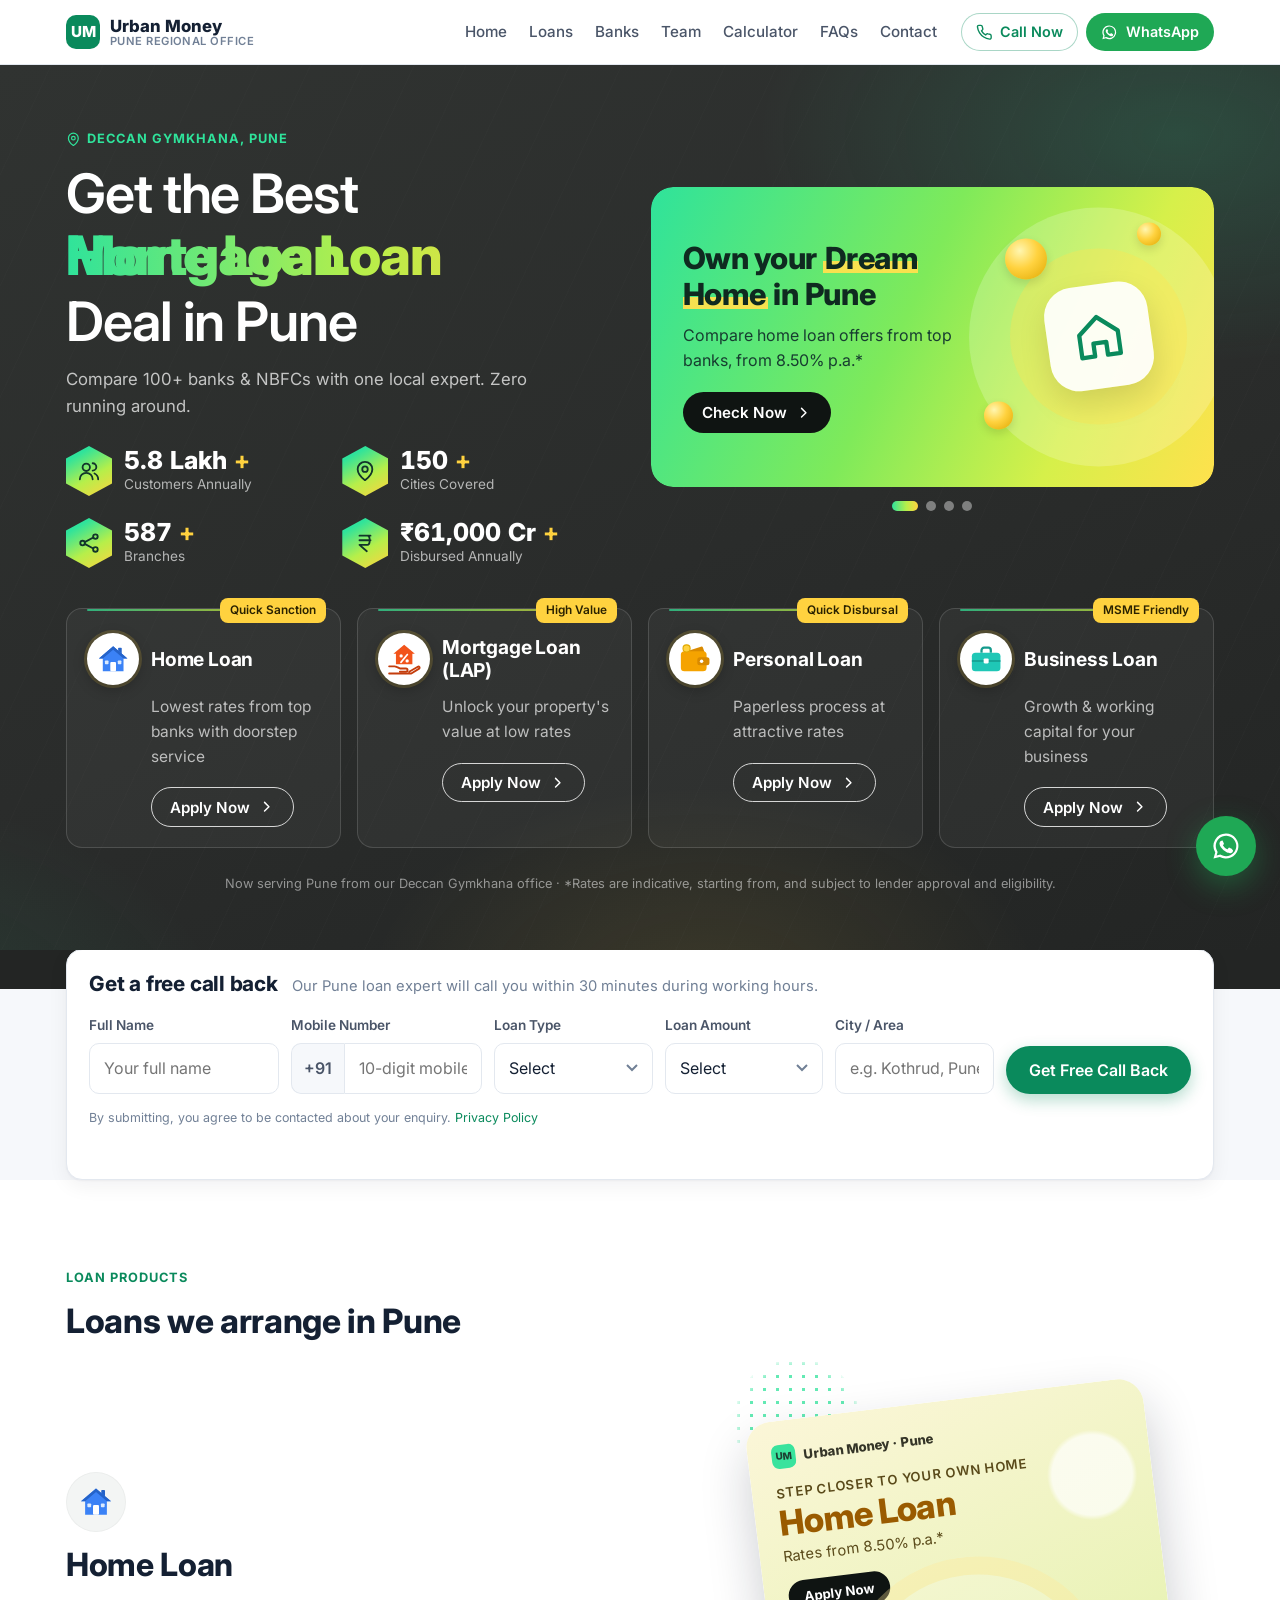
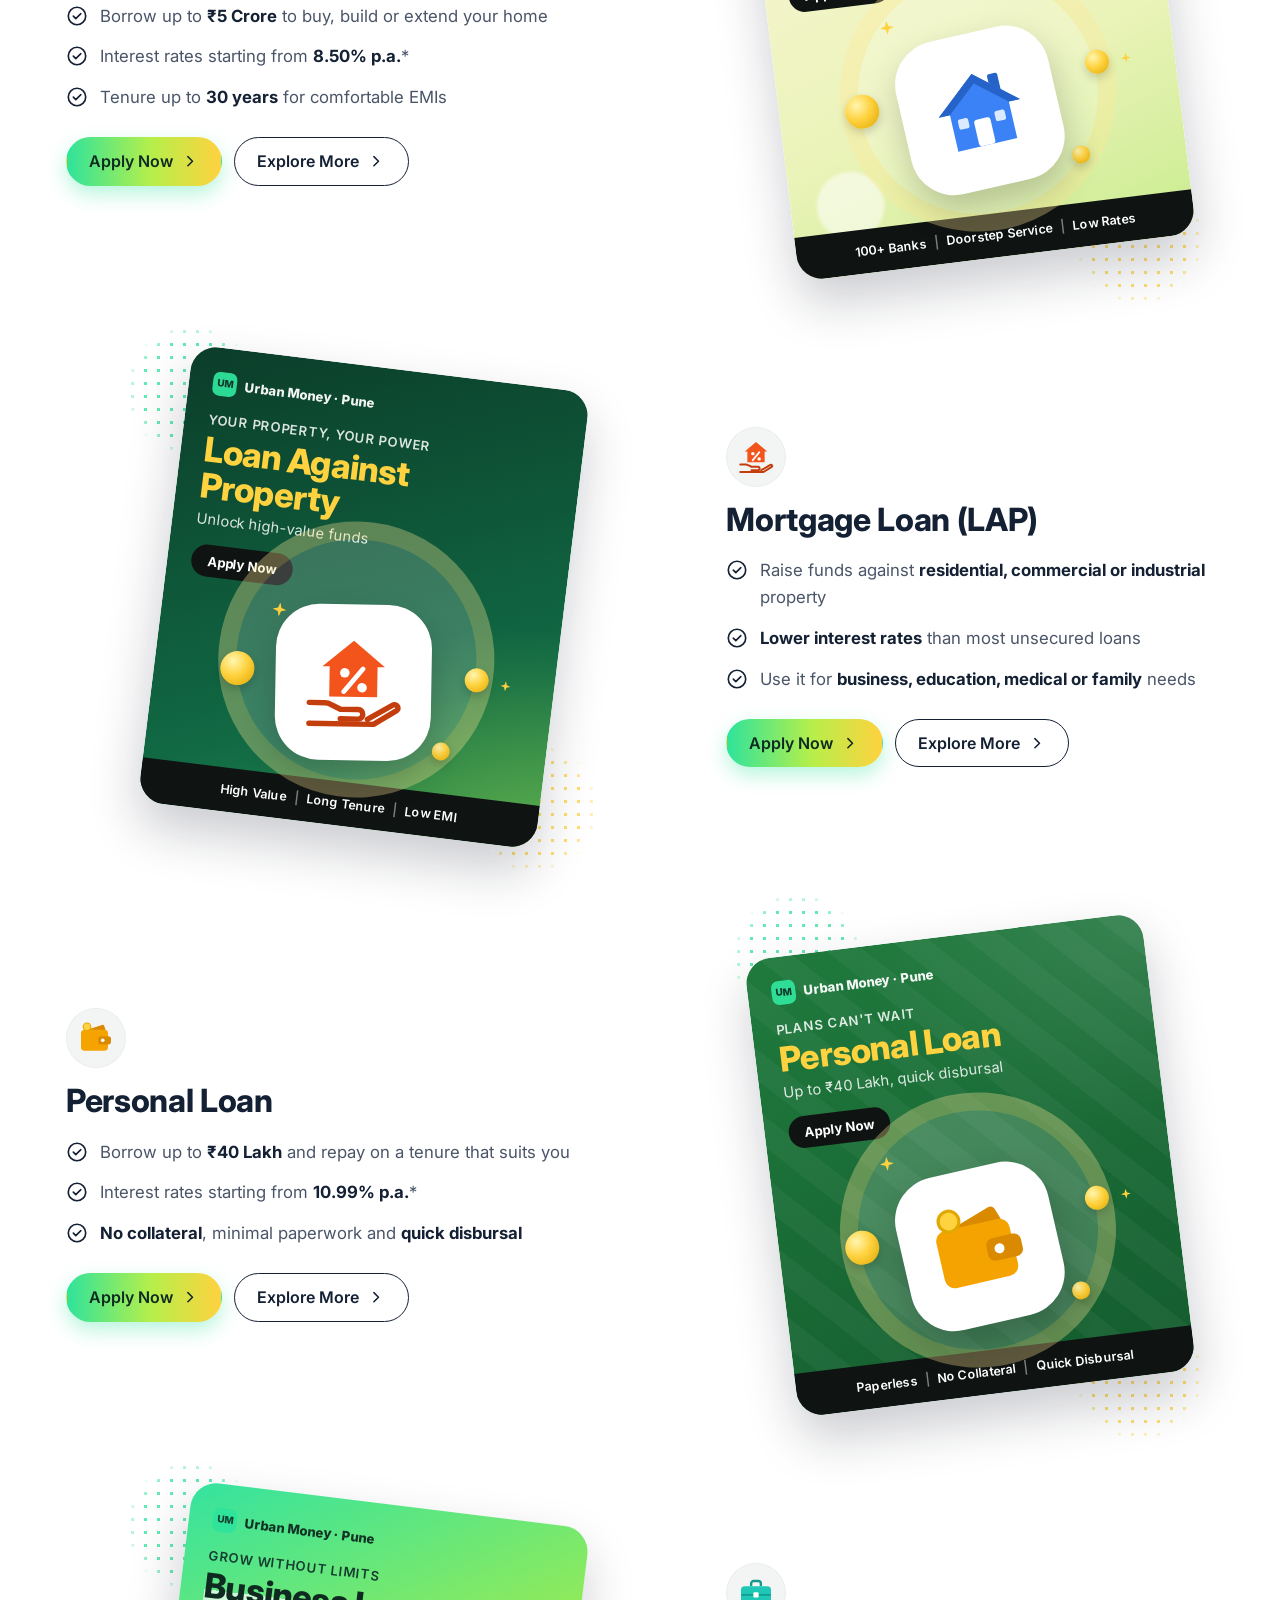
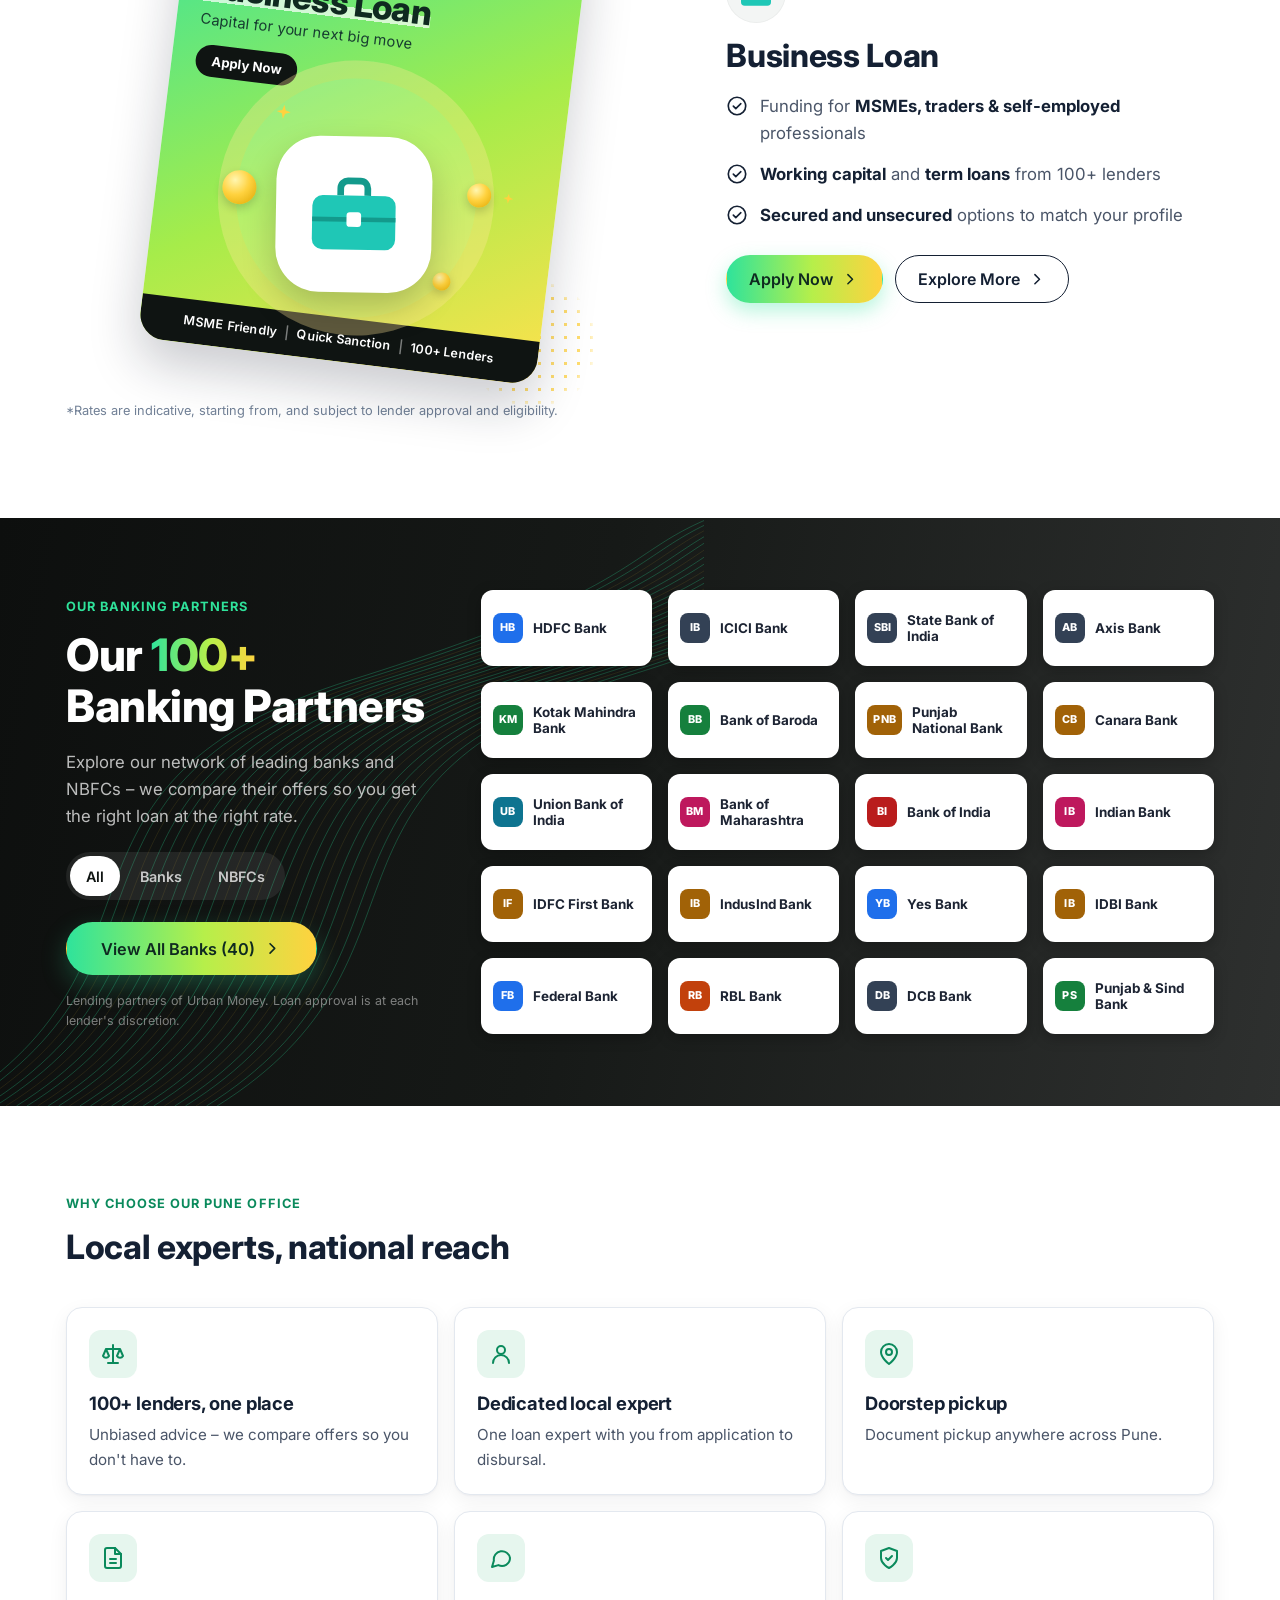
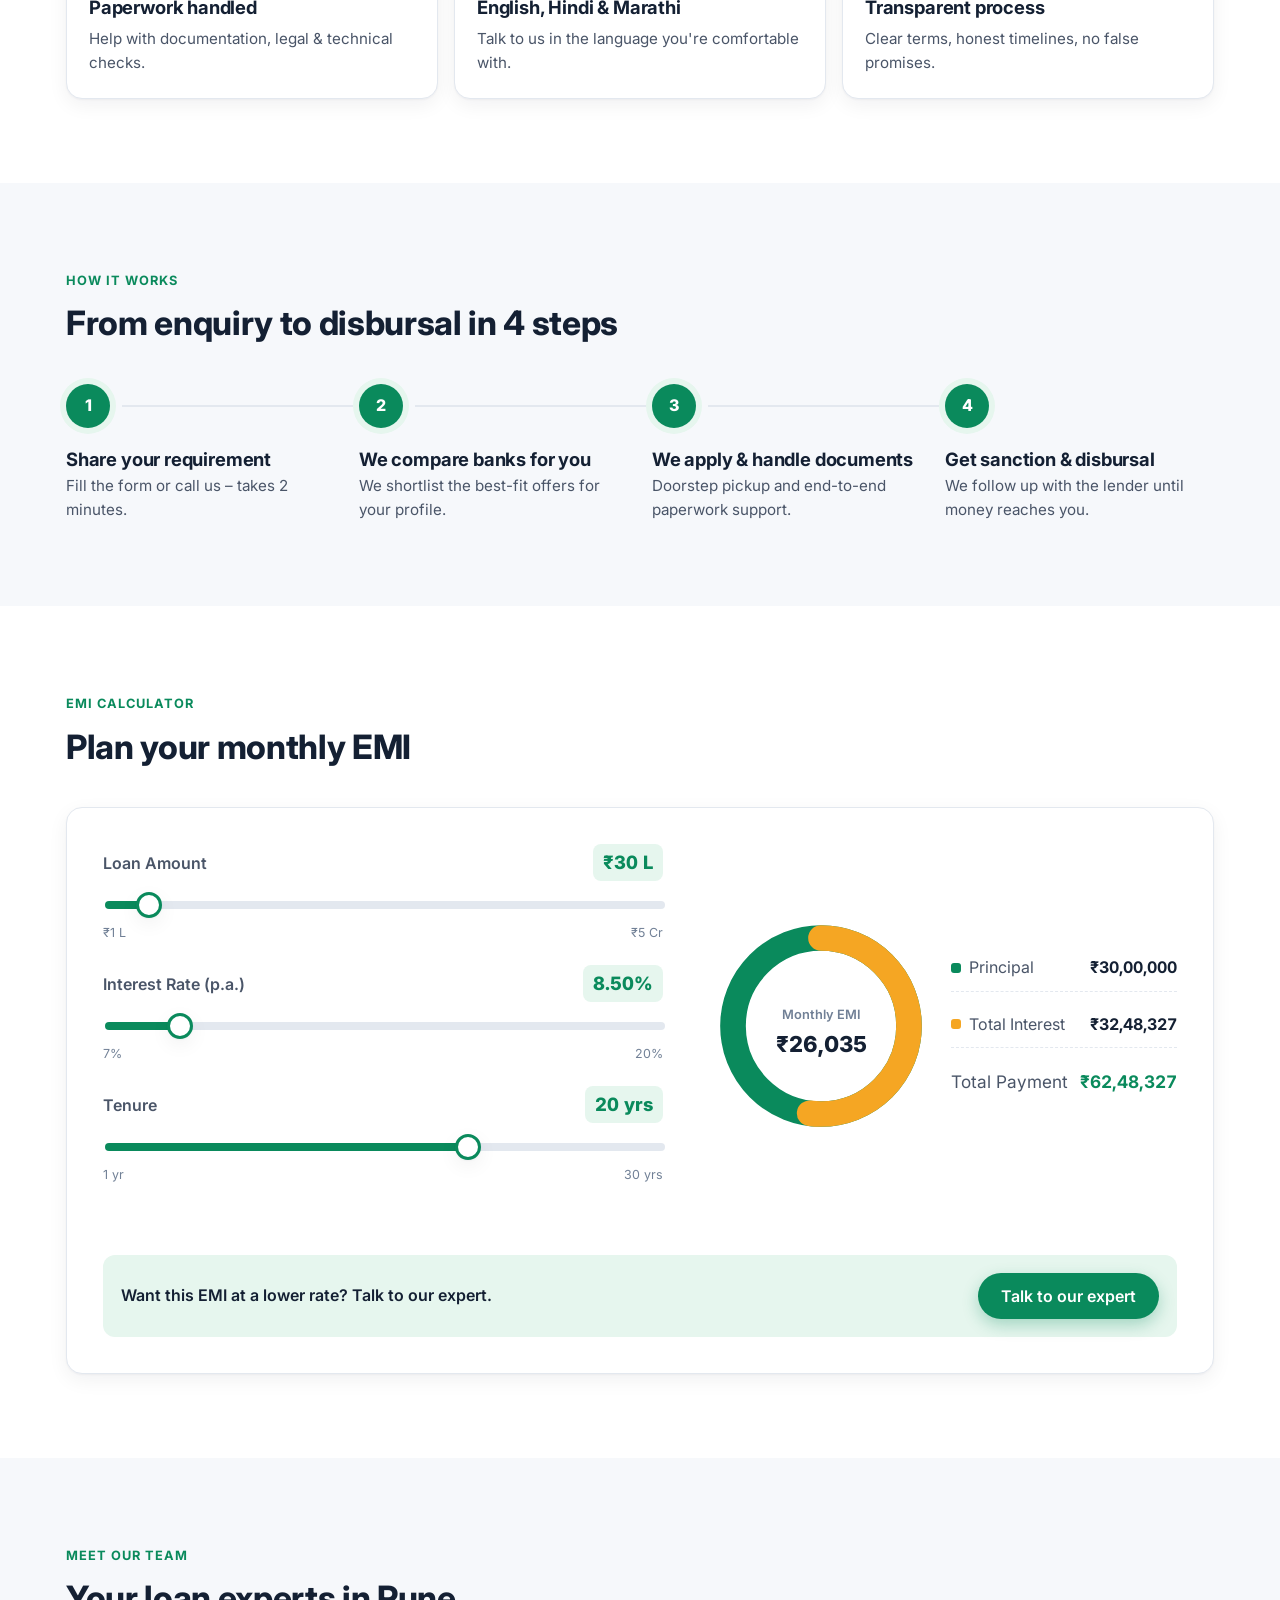
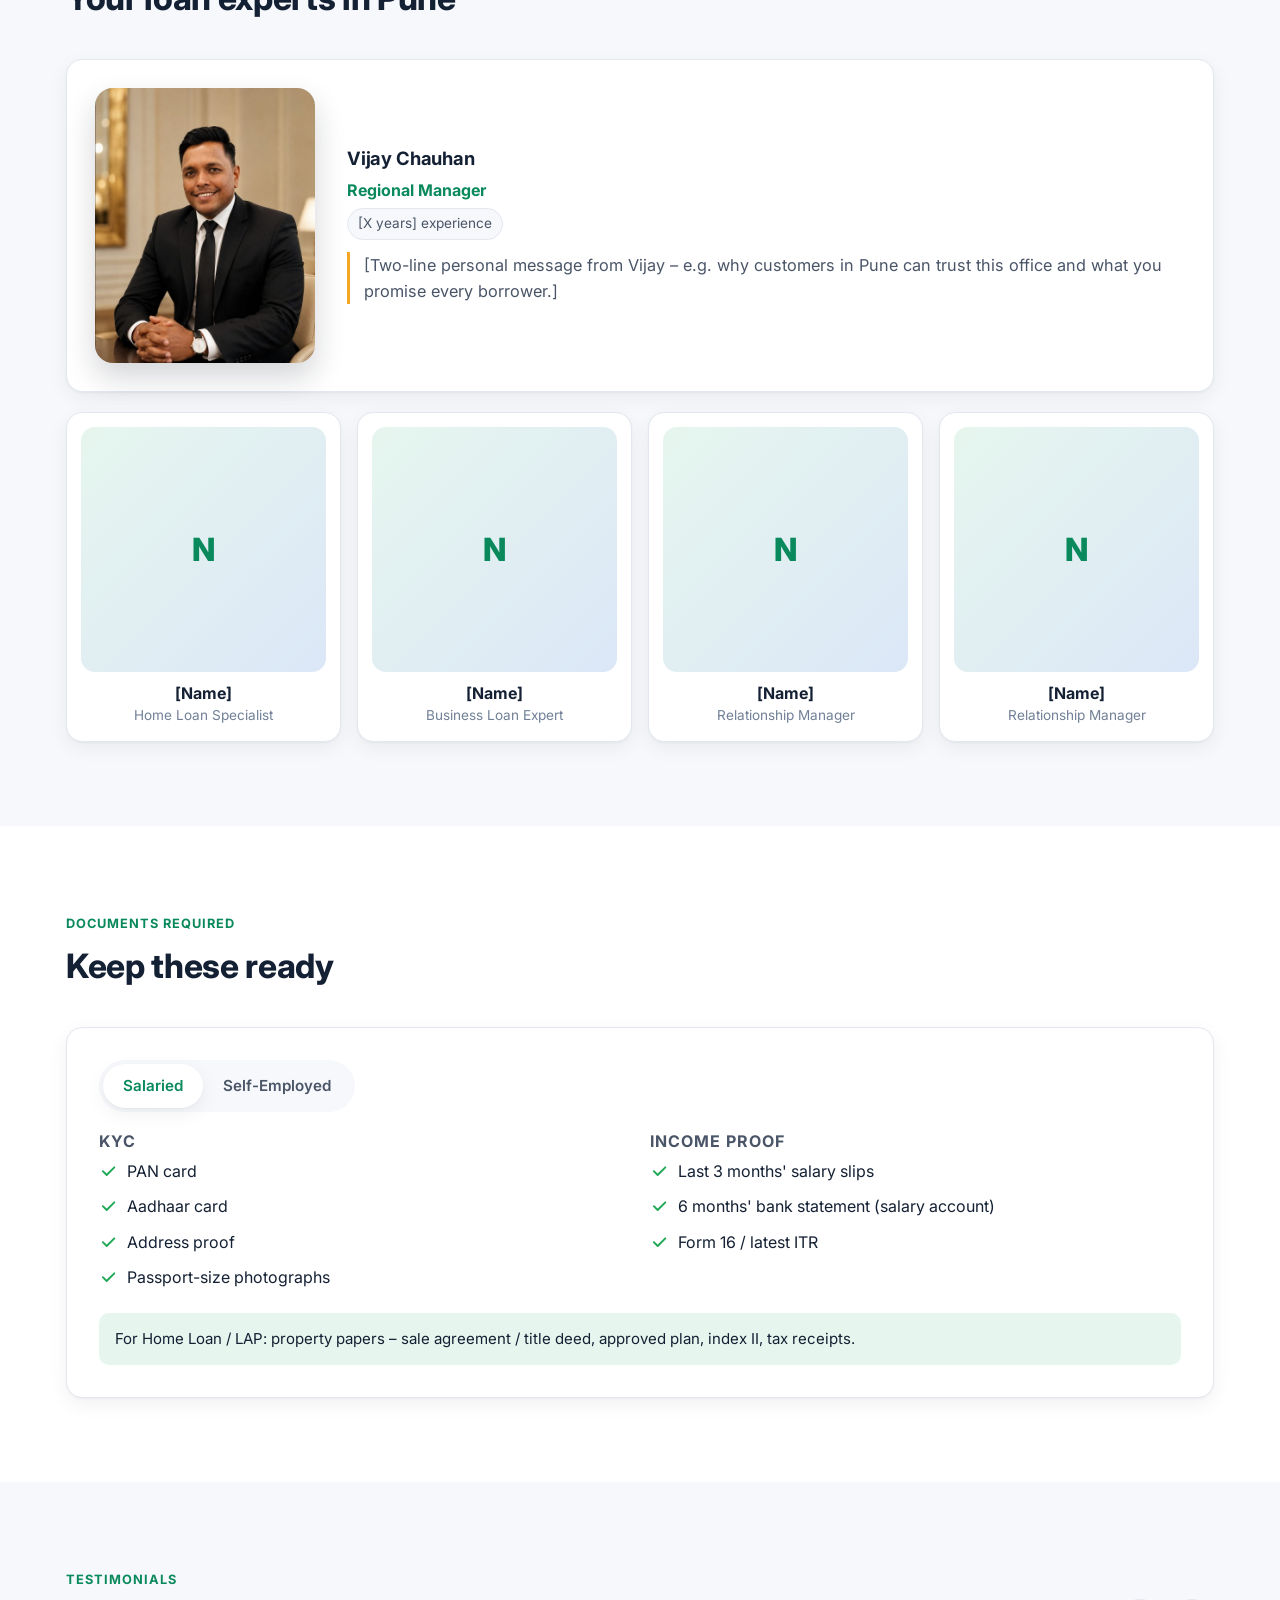
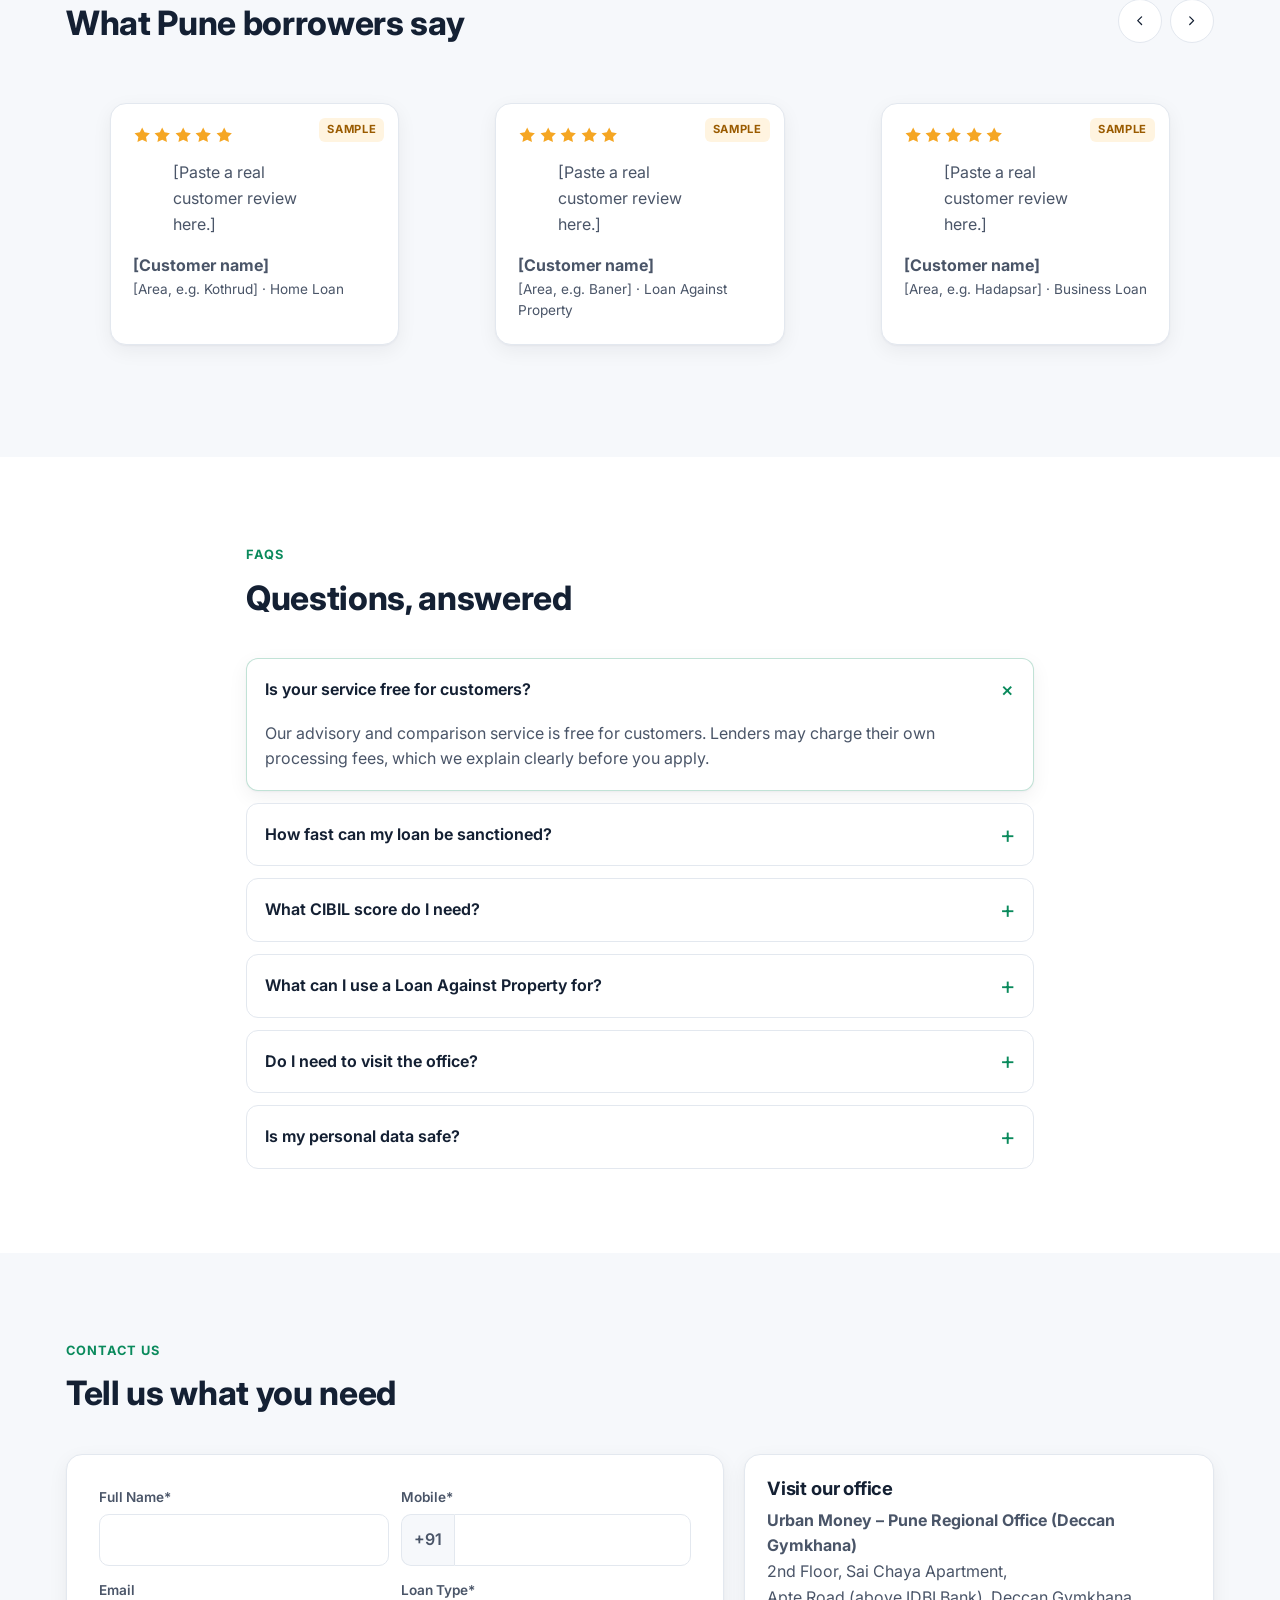
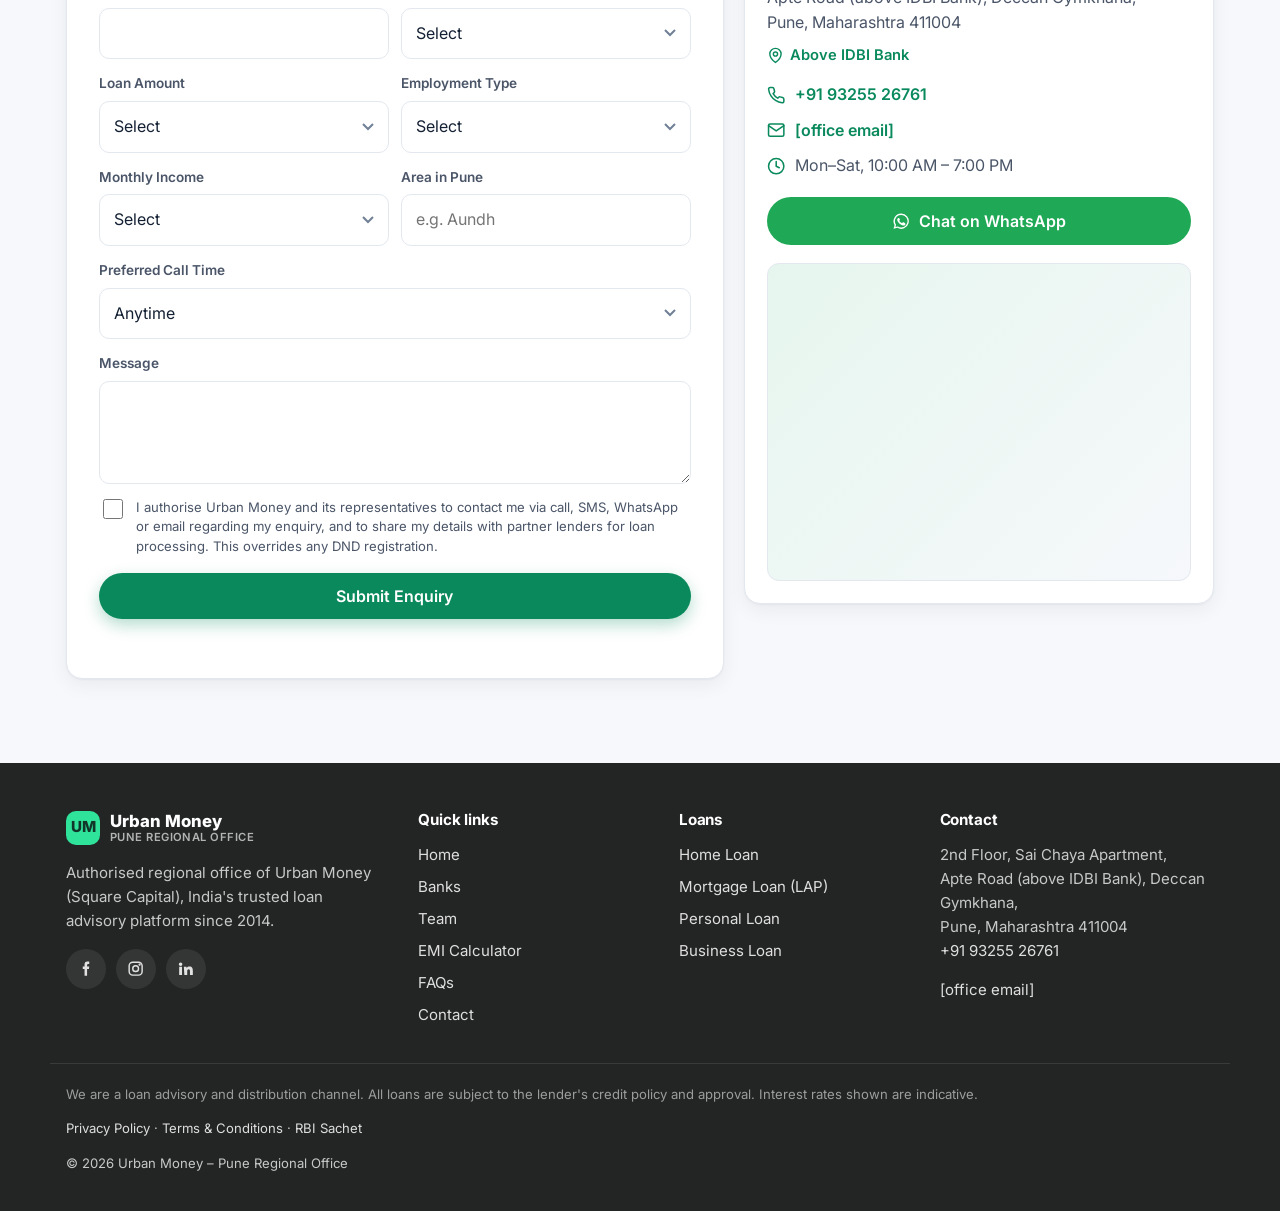
==== index.html @ 048cc60b "Add Urban Money Pune website Co-authored-by: Copilot <223556219+Copilot@users.noreply.github.com>" ====
<!doctype html>
<html lang="en">
<head>
  <meta charset="utf-8">
  <meta name="viewport" content="width=device-width, initial-scale=1">
  <title>Urban Money Pune | Home Loan, LAP &amp; Business Loan Experts – Deccan Gymkhana</title>
  <meta name="description" content="Compare loans from 100+ banks with Urban Money's Pune office at Deccan Gymkhana. Home loan, loan against property, business &amp; personal loans. Call 93255 26761.">
  <meta name="keywords" content="home loan in Pune, loan against property Pune, business loan Pune, personal loan Deccan Gymkhana, loan agent near me Pune">
  <meta name="theme-color" content="#2a2c2b">
  <link rel="canonical" href="https://[your-domain]/">

  <!-- Open Graph / social sharing — replace og-image.jpg (1200x630) -->
  <meta property="og:type" content="website">
  <meta property="og:title" content="Urban Money Pune | Loan Experts at Deccan Gymkhana">
  <meta property="og:description" content="Compare home, LAP, business & personal loans from 100+ banks with expert help in Pune.">
  <meta property="og:image" content="https://[your-domain]/assets/og-image.jpg">
  <meta property="og:url" content="https://[your-domain]/">
  <meta name="twitter:card" content="summary_large_image">

  <link rel="icon" href="assets/favicon.svg" type="image/svg+xml">
  <link rel="preconnect" href="https://fonts.googleapis.com">
  <link rel="preconnect" href="https://fonts.gstatic.com" crossorigin>
  <link href="https://fonts.googleapis.com/css2?family=Inter:wght@400;500;600;700;800&display=swap" rel="stylesheet">
  <link rel="stylesheet" href="css/styles.css">

  <!-- LocalBusiness / FinancialService schema — keep in sync with js/config.js -->
  <script type="application/ld+json">
  {
    "@context": "https://schema.org",
    "@type": "FinancialService",
    "name": "Urban Money – Pune Regional Office (Deccan Gymkhana)",
    "url": "https://[your-domain]/",
    "image": "https://[your-domain]/assets/og-image.jpg",
    "telephone": "+91-93255-26761",
    "priceRange": "Free consultation",
    "address": {
      "@type": "PostalAddress",
      "streetAddress": "2nd Floor, Sai Chaya Apartment, Apte Road (above IDBI Bank), Deccan Gymkhana",
      "addressLocality": "Pune",
      "addressRegion": "Maharashtra",
      "postalCode": "411004",
      "addressCountry": "IN"
    },
    "geo": { "@type": "GeoCoordinates", "latitude": 18.5167, "longitude": 73.8414 },
    "openingHoursSpecification": [{
      "@type": "OpeningHoursSpecification",
      "dayOfWeek": ["Monday","Tuesday","Wednesday","Thursday","Friday","Saturday"],
      "opens": "10:00", "closes": "19:00"
    }],
    "areaServed": { "@type": "City", "name": "Pune" },
    "employee": { "@type": "Person", "name": "Vijay Chauhan", "jobTitle": "Regional Manager" }
  }
  </script>

  <!-- Tracking (GTM, GA4, Meta Pixel, Google Ads) is loaded by js/main.js from the IDs in js/config.js -->
</head>
<body>
  <a class="skip" href="#main">Skip to content</a>

  <!-- ================= HEADER ================= -->
  <header class="header" id="top">
    <div class="container header__inner">
      <a href="#home" class="brand" aria-label="Urban Money Pune – home" data-brand></a>
      <nav class="nav" aria-label="Main">
        <a href="#home">Home</a><a href="#loans">Loans</a><a href="#banks">Banks</a>
        <a href="#team">Team</a><a href="#calculator">Calculator</a><a href="#faqs">FAQs</a><a href="#contact">Contact</a>
      </nav>
      <div class="header__cta">
        <a class="btn btn--ghost btn--sm js-call" data-tel><svg class="i"><use href="#i-phone"/></svg><span>Call Now</span></a>
        <a class="btn btn--wa btn--sm js-wa" data-wa target="_blank" rel="noopener"><svg class="i"><use href="#i-wa"/></svg><span>WhatsApp</span></a>
      </div>
    </div>
  </header>

  <main id="main">
    <!-- ================= 1. HERO (dark) ================= -->
    <section class="hero" id="home">
      <div class="container">
        <div class="hero__grid">
          <div class="hero__copy">
            <p class="eyebrow eyebrow--light"><svg class="i"><use href="#i-pin"/></svg> Deccan Gymkhana, Pune</p>
            <h1>
              <span class="hero__line">Get the Best</span>
              <span class="rotator" id="rotator" aria-hidden="true"></span>
              <span class="hero__line">Deal in Pune</span>
              <span class="sr-only">Home Loan, Mortgage Loan, Personal Loan and Business Loan from 100+ banks</span>
            </h1>
            <p class="hero__lead">Compare 100+ banks &amp; NBFCs with one local expert. Zero running around.</p>
            <ul class="hstats" id="hero-stats" aria-label="Urban Money in numbers"></ul>
          </div>

          <div class="promo" aria-roledescription="carousel" aria-label="Offers">
            <div class="promo__track" id="promo-track"></div>
            <div class="promo__dots" id="promo-dots" role="tablist" aria-label="Choose offer"></div>
          </div>
        </div>

        <div class="pcards" id="hero-cards"></div>
        <p class="hero__note">Now serving Pune from our Deccan Gymkhana office · <span id="hero-footnote"></span></p>
      </div>
    </section>

    <!-- ================= 2. QUICK CALL-BACK BAND ================= -->
    <section class="callback" aria-labelledby="cb-title">
      <div class="container">
        <form class="card form form--band js-lead" id="quick-form" novalidate data-form-name="hero_quick">
          <div class="form--band__head">
            <h2 class="form__title" id="cb-title">Get a free call back</h2>
            <p class="form__sub">Our Pune loan expert will call you within 30 minutes during working hours.</p>
          </div>
          <div class="form--band__fields">
            <div class="field"><label for="q-name">Full Name</label>
              <input id="q-name" name="name" autocomplete="name" required placeholder="Your full name"></div>
            <div class="field"><label for="q-mobile">Mobile Number</label>
              <div class="mobile"><span>+91</span><input id="q-mobile" name="mobile" inputmode="numeric" autocomplete="tel-national" maxlength="10" required placeholder="10-digit mobile"></div></div>
            <div class="field"><label for="q-loan">Loan Type</label>
              <select id="q-loan" name="loan_type" required data-options="loans"><option value="">Select</option></select></div>
            <div class="field"><label for="q-amount">Loan Amount</label>
              <select id="q-amount" name="loan_amount" data-options="amountRanges"><option value="">Select</option></select></div>
            <div class="field"><label for="q-area">City / Area</label>
              <input id="q-area" name="area" placeholder="e.g. Kothrud, Pune"></div>
            <div class="field field--btn"><button class="btn btn--primary btn--block" type="submit">Get Free Call Back</button></div>
          </div>
          <input type="text" name="website" class="hp" tabindex="-1" autocomplete="off" aria-hidden="true">
          <p class="consent-mini">By submitting, you agree to be contacted about your enquiry. <a href="privacy.html">Privacy Policy</a></p>
          <p class="form__msg" role="alert" aria-live="polite"></p>
        </form>
      </div>
    </section>

    <!-- ================= 3. LOANS ================= -->
    <section class="section" id="loans">
      <div class="container">
        <div class="section__head">
          <p class="eyebrow">Loan products</p>
          <h2>Loans we arrange in Pune</h2>
        </div>
        <div class="showcase" id="showcase"></div>
        <p class="footnote" id="rates-footnote"></p>
      </div>
    </section>

    <!-- ================= 4. BANKS (dark) ================= -->
    <section class="banks" id="banks">
      <svg class="banks__lines" viewBox="0 0 600 800" preserveAspectRatio="none" aria-hidden="true" id="bank-lines"></svg>
      <div class="container banks__grid">
        <div class="banks__intro">
          <p class="eyebrow eyebrow--light">Our banking partners</p>
          <h2>Our <span class="grad-text">100+</span> Banking Partners</h2>
          <p id="banks-intro"></p>
          <div class="banks__filter" role="group" aria-label="Filter partners">
            <button type="button" data-bf="all" aria-pressed="true">All</button>
            <button type="button" data-bf="bank" aria-pressed="false">Banks</button>
            <button type="button" data-bf="nbfc" aria-pressed="false">NBFCs</button>
          </div>
          <button class="btn banks__all" type="button" id="banks-toggle" aria-expanded="false" aria-controls="bank-tiles"><span>View All Banks</span> <svg class="i"><use href="#i-right"/></svg></button>
          <p class="banks__note">Lending partners of Urban Money. Loan approval is at each lender's discretion.</p>
        </div>
        <ul class="banks__tiles" id="bank-tiles"></ul>
      </div>
    </section>

    <!-- ================= 5. WHY ================= -->
    <section class="section">
      <div class="container">
        <div class="section__head">
          <p class="eyebrow">Why choose our Pune office</p>
          <h2>Local experts, national reach</h2>
        </div>
        <div class="grid grid--why" id="why-grid"></div>
      </div>
    </section>

    <!-- ================= 6. HOW IT WORKS ================= -->
    <section class="section section--tint">
      <div class="container">
        <div class="section__head">
          <p class="eyebrow">How it works</p>
          <h2>From enquiry to disbursal in 4 steps</h2>
        </div>
        <ol class="steps" id="steps"></ol>
      </div>
    </section>

    <!-- ================= 7. EMI CALCULATOR ================= -->
    <section class="section" id="calculator">
      <div class="container">
        <div class="section__head">
          <p class="eyebrow">EMI calculator</p>
          <h2>Plan your monthly EMI</h2>
        </div>
        <div class="card emi">
          <div class="emi__inputs">
            <div class="range">
              <div class="range__top"><label for="emi-amt">Loan Amount</label><output id="emi-amt-out"></output></div>
              <input type="range" id="emi-amt" min="100000" max="50000000" step="50000" value="3000000">
              <div class="range__ends"><span>₹1 L</span><span>₹5 Cr</span></div>
            </div>
            <div class="range">
              <div class="range__top"><label for="emi-rate">Interest Rate (p.a.)</label><output id="emi-rate-out"></output></div>
              <input type="range" id="emi-rate" min="7" max="20" step="0.05" value="8.5">
              <div class="range__ends"><span>7%</span><span>20%</span></div>
            </div>
            <div class="range">
              <div class="range__top"><label for="emi-ten">Tenure</label><output id="emi-ten-out"></output></div>
              <input type="range" id="emi-ten" min="1" max="30" step="1" value="20">
              <div class="range__ends"><span>1 yr</span><span>30 yrs</span></div>
            </div>
          </div>
          <div class="emi__result">
            <svg class="donut" viewBox="0 0 120 120" role="img" aria-label="Principal vs interest">
              <circle cx="60" cy="60" r="48" class="donut__principal"/>
              <circle cx="60" cy="60" r="48" class="donut__interest" id="donut-int"/>
              <text x="60" y="56" text-anchor="middle" class="donut__label">Monthly EMI</text>
              <text x="60" y="74" text-anchor="middle" class="donut__value" id="emi-donut-val"></text>
            </svg>
            <dl class="emi__figures">
              <div><dt><i class="dot dot--p"></i>Principal</dt><dd id="emi-principal"></dd></div>
              <div><dt><i class="dot dot--i"></i>Total Interest</dt><dd id="emi-interest"></dd></div>
              <div class="emi__total"><dt>Total Payment</dt><dd id="emi-total"></dd></div>
            </dl>
          </div>
          <div class="emi__cta">
            <p>Want this EMI at a lower rate? Talk to our expert.</p>
            <a href="#quick-form" class="btn btn--primary js-scroll-form">Talk to our expert</a>
          </div>
        </div>
      </div>
    </section>

    <!-- ================= 8. TEAM ================= -->
    <section class="section section--tint" id="team">
      <div class="container">
        <div class="section__head">
          <p class="eyebrow">Meet our team</p>
          <h2>Your loan experts in Pune</h2>
        </div>
        <div id="team-featured"></div>
        <div class="grid grid--team" id="team-grid"></div>
      </div>
    </section>

    <!-- ================= 9. DOCUMENTS ================= -->
    <section class="section">
      <div class="container">
        <div class="section__head">
          <p class="eyebrow">Documents required</p>
          <h2>Keep these ready</h2>
        </div>
        <div class="card docs">
          <div class="tabs" role="tablist">
            <button role="tab" aria-selected="true" aria-controls="doc-salaried" id="tab-salaried">Salaried</button>
            <button role="tab" aria-selected="false" aria-controls="doc-self" id="tab-self" tabindex="-1">Self-Employed</button>
          </div>
          <div class="docs__panel" role="tabpanel" id="doc-salaried" aria-labelledby="tab-salaried"></div>
          <div class="docs__panel" role="tabpanel" id="doc-self" aria-labelledby="tab-self" hidden></div>
          <p class="docs__property" id="doc-property"></p>
        </div>
      </div>
    </section>

    <!-- ================= 10. TESTIMONIALS ================= -->
    <section class="section section--tint">
      <div class="container">
        <div class="section__head section__head--row">
          <div><p class="eyebrow">Testimonials</p><h2>What Pune borrowers say</h2></div>
          <div class="slider__nav">
            <button class="icon-btn" id="t-prev" aria-label="Previous review"><svg class="i"><use href="#i-left"/></svg></button>
            <button class="icon-btn" id="t-next" aria-label="Next review"><svg class="i"><use href="#i-right"/></svg></button>
          </div>
        </div>
        <div class="slider" id="t-slider" tabindex="0" aria-label="Customer reviews"></div>
        <div class="center"><a class="btn btn--ghost" id="g-reviews" target="_blank" rel="noopener">See our Google Reviews</a></div>
      </div>
    </section>

    <!-- ================= 11. FAQ ================= -->
    <section class="section" id="faqs">
      <div class="container container--narrow">
        <div class="section__head">
          <p class="eyebrow">FAQs</p>
          <h2>Questions, answered</h2>
        </div>
        <div class="faq" id="faq-list"></div>
      </div>
    </section>

    <!-- ================= 12. CONTACT ================= -->
    <section class="section section--tint" id="contact">
      <div class="container">
        <div class="section__head">
          <p class="eyebrow">Contact us</p>
          <h2>Tell us what you need</h2>
        </div>
        <div class="contact">
          <form class="card form js-lead" id="full-form" novalidate data-form-name="full_enquiry">
            <div class="field-row">
              <div class="field"><label for="f-name">Full Name*</label><input id="f-name" name="name" autocomplete="name" required></div>
              <div class="field"><label for="f-mobile">Mobile*</label>
                <div class="mobile"><span>+91</span><input id="f-mobile" name="mobile" inputmode="numeric" autocomplete="tel-national" maxlength="10" required></div></div>
            </div>
            <div class="field-row">
              <div class="field"><label for="f-email">Email</label><input id="f-email" name="email" type="email" autocomplete="email"></div>
              <div class="field"><label for="f-loan">Loan Type*</label>
                <select id="f-loan" name="loan_type" required data-options="loans"><option value="">Select</option></select></div>
            </div>
            <div class="field-row">
              <div class="field"><label for="f-amount">Loan Amount</label>
                <select id="f-amount" name="loan_amount" data-options="amountRanges"><option value="">Select</option></select></div>
              <div class="field"><label for="f-emp">Employment Type</label>
                <select id="f-emp" name="employment_type">
                  <option value="">Select</option><option>Salaried</option><option>Self-Employed</option><option>Business Owner</option>
                </select></div>
            </div>
            <div class="field-row">
              <div class="field"><label for="f-income">Monthly Income</label>
                <select id="f-income" name="monthly_income" data-options="incomeRanges"><option value="">Select</option></select></div>
              <div class="field"><label for="f-area">Area in Pune</label><input id="f-area" name="area" placeholder="e.g. Aundh"></div>
            </div>
            <div class="field"><label for="f-time">Preferred Call Time</label>
              <select id="f-time" name="call_time" data-options="callTimes"></select></div>
            <div class="field"><label for="f-msg">Message</label><textarea id="f-msg" name="message" rows="3"></textarea></div>
            <input type="text" name="website" class="hp" tabindex="-1" autocomplete="off" aria-hidden="true">
            <label class="consent"><input type="checkbox" name="consent" value="yes" required>
              <span>I authorise Urban Money and its representatives to contact me via call, SMS, WhatsApp or email regarding my enquiry, and to share my details with partner lenders for loan processing. This overrides any DND registration.</span></label>
            <button class="btn btn--primary btn--block" type="submit">Submit Enquiry</button>
            <p class="form__msg" role="alert" aria-live="polite"></p>
          </form>

          <aside class="card office">
            <h3>Visit our office</h3>
            <address id="office-address"></address>
            <p class="office__landmark"><svg class="i"><use href="#i-pin"/></svg><span id="office-landmark"></span></p>
            <ul class="office__list">
              <li><svg class="i"><use href="#i-phone"/></svg><a class="js-call" data-tel data-tel-text></a></li>
              <li><svg class="i"><use href="#i-mail"/></svg><a id="office-email"></a></li>
              <li><svg class="i"><use href="#i-clock"/></svg><span id="office-hours"></span></li>
            </ul>
            <a class="btn btn--wa btn--block js-wa" data-wa target="_blank" rel="noopener"><svg class="i"><use href="#i-wa"/></svg>Chat on WhatsApp</a>
            <div class="map" id="map" data-src=""><button class="map__load" type="button">Load map</button></div>
          </aside>
        </div>
      </div>
    </section>
  </main>

  <!-- ================= 13. FOOTER ================= -->
  <footer class="footer">
    <div class="container footer__grid">
      <div>
        <div class="brand brand--light" data-brand></div>
        <p class="footer__about">Authorised regional office of Urban Money (Square Capital), India's trusted loan advisory platform since 2014.</p>
        <div class="social">
          <a id="s-fb" aria-label="Facebook" target="_blank" rel="noopener"><svg class="i"><use href="#i-fb"/></svg></a>
          <a id="s-ig" aria-label="Instagram" target="_blank" rel="noopener"><svg class="i"><use href="#i-ig"/></svg></a>
          <a id="s-li" aria-label="LinkedIn" target="_blank" rel="noopener"><svg class="i"><use href="#i-li"/></svg></a>
        </div>
      </div>
      <div><h4>Quick links</h4>
        <ul><li><a href="#home">Home</a></li><li><a href="#banks">Banks</a></li><li><a href="#team">Team</a></li>
          <li><a href="#calculator">EMI Calculator</a></li><li><a href="#faqs">FAQs</a></li><li><a href="#contact">Contact</a></li></ul></div>
      <div><h4>Loans</h4><ul id="footer-loans"></ul></div>
      <div><h4>Contact</h4>
        <address id="footer-address"></address>
        <p><a class="js-call" data-tel data-tel-text></a></p>
        <p><a id="footer-email"></a></p>
      </div>
    </div>
    <div class="container footer__bottom">
      <p class="disclaimer">We are a loan advisory and distribution channel. All loans are subject to the lender's credit policy and approval. Interest rates shown are indicative.</p>
      <p class="legal-links"><a href="privacy.html">Privacy Policy</a> · <a href="terms.html">Terms &amp; Conditions</a> · <a href="https://sachet.rbi.org.in/" target="_blank" rel="noopener">RBI Sachet</a></p>
      <p>© 2026 Urban Money – Pune Regional Office</p>
    </div>
  </footer>

  <!-- Mobile sticky bar -->
  <div class="mbar" role="navigation" aria-label="Quick actions">
    <a class="js-call" data-tel><svg class="i"><use href="#i-phone"/></svg>Call</a>
    <a class="js-wa" data-wa target="_blank" rel="noopener"><svg class="i"><use href="#i-wa"/></svg>WhatsApp</a>
    <a href="#quick-form" class="mbar__apply js-scroll-form">Apply Now</a>
  </div>
  <!-- Desktop floating WhatsApp -->
  <a class="fab js-wa" data-wa target="_blank" rel="noopener" aria-label="Chat on WhatsApp"><svg class="i"><use href="#i-wa"/></svg></a>

  <!-- Thank-you dialog -->
  <dialog class="thanks" id="thanks">
    <div class="thanks__icon"><svg class="i"><use href="#i-check"/></svg></div>
    <h2>Enquiry received</h2>
    <p id="thanks-text"></p>
    <a class="btn btn--wa btn--block js-wa" data-wa target="_blank" rel="noopener"><svg class="i"><use href="#i-wa"/></svg>Chat on WhatsApp now</a>
    <button class="btn btn--ghost btn--block" id="thanks-close" type="button">Close</button>
  </dialog>

  <!-- ================= ICON SPRITE ================= -->
  <svg width="0" height="0" style="position:absolute" aria-hidden="true">
    <defs>
      <symbol id="i-phone" viewBox="0 0 24 24"><path fill="none" stroke="currentColor" stroke-width="2" stroke-linecap="round" stroke-linejoin="round" d="M22 16.9v3a2 2 0 0 1-2.2 2 19.8 19.8 0 0 1-8.6-3.1 19.5 19.5 0 0 1-6-6A19.8 19.8 0 0 1 2.1 4.2 2 2 0 0 1 4.1 2h3a2 2 0 0 1 2 1.7c.1 1 .4 1.9.7 2.8a2 2 0 0 1-.5 2.1L8 9.9a16 16 0 0 0 6 6l1.3-1.3a2 2 0 0 1 2.1-.4c.9.3 1.8.6 2.8.7a2 2 0 0 1 1.7 2z"/></symbol>
      <symbol id="i-wa" viewBox="0 0 24 24"><path fill="currentColor" d="M12 2a10 10 0 0 0-8.6 15.1L2 22l5-1.3A10 10 0 1 0 12 2zm0 18.2a8.2 8.2 0 0 1-4.2-1.2l-.3-.2-3 .8.8-2.9-.2-.3A8.2 8.2 0 1 1 12 20.2zm4.5-6.1c-.2-.1-1.5-.7-1.7-.8-.2-.1-.4-.1-.6.1l-.8 1c-.1.2-.3.2-.5.1a6.7 6.7 0 0 1-3.3-2.9c-.3-.4.3-.4.7-1.3.1-.2 0-.3 0-.4l-.8-1.8c-.2-.5-.4-.4-.6-.4h-.5a1 1 0 0 0-.7.3 3 3 0 0 0-.9 2.2 5.2 5.2 0 0 0 1.1 2.8 11.9 11.9 0 0 0 4.6 4c1.7.7 2.3.8 3.2.7.5-.1 1.5-.6 1.7-1.2.2-.6.2-1.1.2-1.2-.1-.1-.3-.2-.5-.3z"/></symbol>
      <symbol id="i-pin" viewBox="0 0 24 24"><g fill="none" stroke="currentColor" stroke-width="2" stroke-linecap="round" stroke-linejoin="round"><path d="M20 10c0 6-8 12-8 12S4 16 4 10a8 8 0 0 1 16 0z"/><circle cx="12" cy="10" r="3"/></g></symbol>
      <symbol id="i-bank" viewBox="0 0 24 24"><path fill="none" stroke="currentColor" stroke-width="2" stroke-linecap="round" stroke-linejoin="round" d="M3 21h18M5 21V10m4 11V10m6 11V10m4 11V10M2 10l10-6 10 6z"/></symbol>
      <symbol id="i-bolt" viewBox="0 0 24 24"><path fill="none" stroke="currentColor" stroke-width="2" stroke-linejoin="round" d="M13 2 3 14h9l-1 8 10-12h-9z"/></symbol>
      <symbol id="i-check" viewBox="0 0 24 24"><path fill="none" stroke="currentColor" stroke-width="2.5" stroke-linecap="round" stroke-linejoin="round" d="m5 12 5 5L20 7"/></symbol>
      <symbol id="i-mail" viewBox="0 0 24 24"><g fill="none" stroke="currentColor" stroke-width="2" stroke-linecap="round" stroke-linejoin="round"><rect x="2" y="4" width="20" height="16" rx="2"/><path d="m22 6-10 7L2 6"/></g></symbol>
      <symbol id="i-clock" viewBox="0 0 24 24"><g fill="none" stroke="currentColor" stroke-width="2" stroke-linecap="round"><circle cx="12" cy="12" r="10"/><path d="M12 6v6l4 2"/></g></symbol>
      <symbol id="i-left" viewBox="0 0 24 24"><path fill="none" stroke="currentColor" stroke-width="2" stroke-linecap="round" stroke-linejoin="round" d="m15 18-6-6 6-6"/></symbol>
      <symbol id="i-right" viewBox="0 0 24 24"><path fill="none" stroke="currentColor" stroke-width="2" stroke-linecap="round" stroke-linejoin="round" d="m9 18 6-6-6-6"/></symbol>
      <symbol id="i-home" viewBox="0 0 24 24"><path fill="none" stroke="currentColor" stroke-width="2" stroke-linecap="round" stroke-linejoin="round" d="M3 10.5 12 3l9 7.5V21h-6v-6H9v6H3z"/></symbol>
      <symbol id="i-building" viewBox="0 0 24 24"><g fill="none" stroke="currentColor" stroke-width="2" stroke-linecap="round" stroke-linejoin="round"><rect x="4" y="2" width="16" height="20" rx="1"/><path d="M9 22v-4h6v4M8 6h.01M12 6h.01M16 6h.01M8 10h.01M12 10h.01M16 10h.01M8 14h.01M12 14h.01M16 14h.01"/></g></symbol>
      <symbol id="i-briefcase" viewBox="0 0 24 24"><g fill="none" stroke="currentColor" stroke-width="2" stroke-linecap="round" stroke-linejoin="round"><rect x="2" y="7" width="20" height="14" rx="2"/><path d="M16 7V5a2 2 0 0 0-2-2h-4a2 2 0 0 0-2 2v2M2 13h20"/></g></symbol>
      <symbol id="i-user" viewBox="0 0 24 24"><g fill="none" stroke="currentColor" stroke-width="2" stroke-linecap="round"><circle cx="12" cy="8" r="4"/><path d="M4 21a8 8 0 0 1 16 0"/></g></symbol>
      <symbol id="i-swap" viewBox="0 0 24 24"><path fill="none" stroke="currentColor" stroke-width="2" stroke-linecap="round" stroke-linejoin="round" d="M7 4 3 8l4 4M3 8h14M17 20l4-4-4-4M21 16H7"/></symbol>
      <symbol id="i-car" viewBox="0 0 24 24"><g fill="none" stroke="currentColor" stroke-width="2" stroke-linecap="round" stroke-linejoin="round"><path d="M5 17H3v-5l2-5h14l2 5v5h-2M5 12h14"/><circle cx="7.5" cy="17" r="2"/><circle cx="16.5" cy="17" r="2"/></g></symbol>
      <symbol id="i-cap" viewBox="0 0 24 24"><path fill="none" stroke="currentColor" stroke-width="2" stroke-linecap="round" stroke-linejoin="round" d="M22 10 12 5 2 10l10 5zM6 12v5c3 2 9 2 12 0v-5"/></symbol>
      <symbol id="i-card" viewBox="0 0 24 24"><g fill="none" stroke="currentColor" stroke-width="2" stroke-linecap="round"><rect x="2" y="5" width="20" height="14" rx="2"/><path d="M2 10h20M6 15h4"/></g></symbol>
      <symbol id="i-scale" viewBox="0 0 24 24"><path fill="none" stroke="currentColor" stroke-width="2" stroke-linecap="round" stroke-linejoin="round" d="M12 3v18M7 21h10M5 7h14M5 7l-3 7a3.5 3.5 0 0 0 6 0zM19 7l-3 7a3.5 3.5 0 0 0 6 0z"/></symbol>
      <symbol id="i-file" viewBox="0 0 24 24"><g fill="none" stroke="currentColor" stroke-width="2" stroke-linecap="round" stroke-linejoin="round"><path d="M14 2H6a2 2 0 0 0-2 2v16a2 2 0 0 0 2 2h12a2 2 0 0 0 2-2V8z"/><path d="M14 2v6h6M9 13h6M9 17h6"/></g></symbol>
      <symbol id="i-chat" viewBox="0 0 24 24"><path fill="none" stroke="currentColor" stroke-width="2" stroke-linecap="round" stroke-linejoin="round" d="M21 12a8 8 0 0 1-11.6 7.1L3 21l1.9-6.4A8 8 0 1 1 21 12z"/></symbol>
      <symbol id="i-shield" viewBox="0 0 24 24"><path fill="none" stroke="currentColor" stroke-width="2" stroke-linecap="round" stroke-linejoin="round" d="M12 22s8-4 8-10V5l-8-3-8 3v7c0 6 8 10 8 10zM9 12l2 2 4-4"/></symbol>
      <symbol id="i-star" viewBox="0 0 24 24"><path fill="currentColor" d="m12 2 3.1 6.3 6.9 1-5 4.9 1.2 6.8L12 17.8 5.8 21l1.2-6.8-5-4.9 6.9-1z"/></symbol>
      <symbol id="i-fb" viewBox="0 0 24 24"><path fill="currentColor" d="M14 9V7c0-1 .5-1.5 1.5-1.5H17V2h-2.6C11.6 2 10.5 3.7 10.5 6.3V9H8v3.5h2.5V22H14v-9.5h2.6L17 9z"/></symbol>
      <symbol id="i-ig" viewBox="0 0 24 24"><g fill="none" stroke="currentColor" stroke-width="2"><rect x="3" y="3" width="18" height="18" rx="5"/><circle cx="12" cy="12" r="4"/><circle cx="17.5" cy="6.5" r=".6" fill="currentColor"/></g></symbol>
      <symbol id="i-li" viewBox="0 0 24 24"><path fill="currentColor" d="M4.98 3.5a2.5 2.5 0 1 1 0 5 2.5 2.5 0 0 1 0-5zM3 9.5h4V21H3zM9.5 9.5h3.8v1.6h.1c.5-1 1.8-2 3.8-2 4 0 4.8 2.6 4.8 6V21h-4v-5.2c0-1.3 0-2.9-1.8-2.9s-2 1.4-2 2.8V21h-4z"/></symbol>
      <symbol id="i-wallet" viewBox="0 0 24 24"><g fill="none" stroke="currentColor" stroke-width="2" stroke-linecap="round" stroke-linejoin="round"><path d="M19 7V5a2 2 0 0 0-2-2H5a2 2 0 0 0-2 2v14a2 2 0 0 0 2 2h14a2 2 0 0 0 2-2v-3"/><path d="M21 11h-5a2 2 0 0 0 0 4h5z"/></g></symbol>
      <symbol id="i-users" viewBox="0 0 24 24"><g fill="none" stroke="currentColor" stroke-width="2" stroke-linecap="round"><circle cx="9" cy="8" r="4"/><path d="M2 21a7 7 0 0 1 14 0M16 3.5a4 4 0 0 1 0 8M22 21a7 7 0 0 0-4-6.3"/></g></symbol>
      <symbol id="i-branch" viewBox="0 0 24 24"><g fill="none" stroke="currentColor" stroke-width="2" stroke-linecap="round"><circle cx="5" cy="12" r="2.5"/><circle cx="19" cy="5" r="2.5"/><circle cx="19" cy="19" r="2.5"/><path d="M7.3 11 16.7 6M7.3 13l9.4 5"/></g></symbol>
      <symbol id="i-rupee" viewBox="0 0 24 24"><path fill="none" stroke="currentColor" stroke-width="2" stroke-linecap="round" stroke-linejoin="round" d="M6 4h12M6 9h12M14.5 4c3.5 0 3.5 10 0 10H6l8 7"/></symbol>
      <symbol id="i-chart" viewBox="0 0 24 24"><path fill="none" stroke="currentColor" stroke-width="2" stroke-linecap="round" stroke-linejoin="round" d="M3 3v18h18M7 15l4-4 3 3 6-7M16 7h4v4"/></symbol>
      <!-- Colour product illustrations -->
      <symbol id="ic-home-loan" viewBox="0 0 48 48"><rect x="31" y="8" width="5" height="10" rx="1" fill="#2563c9"/><path d="M24 6 4 23h5.5v18h29V23H44z" fill="#3b82f6"/><path d="M24 6 4 23h5.5L24 10.8 38.5 23H44z" fill="#2563c9"/><rect x="20" y="28" width="8" height="13" rx="1.5" fill="#fff"/><rect x="12.5" y="26" width="5" height="5" rx="1" fill="#dbeafe"/><rect x="30.5" y="26" width="5" height="5" rx="1" fill="#dbeafe"/></symbol>
      <symbol id="ic-loan-against-property" viewBox="0 0 48 48"><path d="M24 4 9 16.5h3.5V31h23V16.5H39z" fill="#f2541b"/><circle cx="19.8" cy="19.5" r="2.3" fill="#fff"/><circle cx="28.2" cy="26.5" r="2.3" fill="#fff"/><path d="m28.5 17.5-9 11" stroke="#fff" stroke-width="2.3" stroke-linecap="round"/><path d="M3 34h7.5c1 0 2 .3 2.9.8L18 37h8.5a2.3 2.3 0 0 1 0 4.6H18" fill="none" stroke="#c43d0c" stroke-width="2.6" stroke-linecap="round" stroke-linejoin="round"/><path d="M3 44h31l11-6.8c1.6-1-.1-3.6-1.9-2.6L31 41.6" fill="none" stroke="#c43d0c" stroke-width="2.6" stroke-linecap="round" stroke-linejoin="round"/></symbol>
      <symbol id="ic-personal-loan" viewBox="0 0 48 48"><path d="M9 14 32 6.5a2.4 2.4 0 0 1 3 1.6L37 14z" fill="#d98a00"/><rect x="4" y="13" width="36" height="28" rx="5" fill="#f5a300"/><rect x="27" y="21.5" width="17" height="11" rx="3.5" fill="#d98a00"/><circle cx="33" cy="27" r="2.4" fill="#fff"/><circle cx="12" cy="9" r="5" fill="#ffd23f" stroke="#e0a800" stroke-width="1.5"/></symbol>
      <symbol id="ic-business-loan" viewBox="0 0 48 48"><path d="M17.5 15v-3.5A3.5 3.5 0 0 1 21 8h6a3.5 3.5 0 0 1 3.5 3.5V15" fill="none" stroke="#139a8c" stroke-width="3.2"/><rect x="4" y="15" width="40" height="26" rx="5" fill="#1fc7b6"/><path d="M4 26.5h40" stroke="#139a8c" stroke-width="2.2"/><rect x="20.5" y="23" width="7" height="7" rx="1.6" fill="#fff"/></symbol>
    </defs>
  </svg>

  <script src="js/config.js"></script>
  <script src="js/main.js" defer></script>
</body>
</html>
---- css/styles.css ----
/* =====================================================================
   Pune Regional Office landing page — mobile-first styles
   Change --brand / --brand-dark to match the official brand colour.
   ===================================================================== */
:root {
  --brand: #0a8a5c;        /* buttons, links (AA contrast with white text) */
  --brand-dark: #076b47;
  --brand-soft: #e6f6ee;
  --neon: #2fe39b;         /* bright green used on dark backgrounds */
  --dark: #2a2c2b;         /* hero background */
  --dark-2: #343735;
  --badge: #ffd23f;
  --sun: #ffd23f;          /* yellow partner to --neon */
  --lime: #b6ef4a;
  --grad: linear-gradient(90deg, var(--neon), var(--lime) 55%, var(--sun));
  --accent: #f5a623;
  --wa: #1fa855;
  --ink: #142033;
  --ink-2: #4a5568;
  --ink-3: #718096;
  --line: #e3e8ef;
  --bg: #ffffff;
  --tint: #f6f8fb;
  --radius: 16px;
  --radius-sm: 10px;
  --shadow: 0 1px 2px rgba(16,24,40,.04), 0 6px 20px rgba(16,24,40,.06);
  --shadow-lg: 0 12px 40px rgba(16,24,40,.12);
  --header-h: 64px;
  --font: "Inter", system-ui, -apple-system, "Segoe UI", Roboto, sans-serif;
}

*,*::before,*::after { box-sizing: border-box; }
html { scroll-behavior: smooth; scroll-padding-top: calc(var(--header-h) + 12px); -webkit-text-size-adjust: 100%; }
@media (prefers-reduced-motion: reduce) { html { scroll-behavior: auto; } *,*::before,*::after { animation: none !important; transition: none !important; } }
body { margin: 0; font-family: var(--font); color: var(--ink); background: var(--bg); line-height: 1.6; font-size: 16px; padding-bottom: 64px; }
@media (min-width: 900px) { body { padding-bottom: 0; } }
img { max-width: 100%; display: block; }
a { color: var(--brand); text-decoration: none; }
h1,h2,h3,h4 { line-height: 1.2; margin: 0 0 .5em; letter-spacing: -.01em; }
h1 { font-size: clamp(1.75rem, 5.5vw, 3rem); font-weight: 800; }
h2 { font-size: clamp(1.4rem, 3.6vw, 2.1rem); font-weight: 750; }
h3 { font-size: 1.15rem; font-weight: 700; }
p { margin: 0 0 1em; }
address { font-style: normal; }
.i { width: 1.15em; height: 1.15em; flex: none; vertical-align: -.2em; }
.skip { position: absolute; left: -999px; top: 8px; background: var(--brand); color: #fff; padding: 8px 14px; border-radius: 8px; z-index: 100; }
.skip:focus { left: 8px; }
:focus-visible { outline: 3px solid color-mix(in srgb, var(--brand) 45%, transparent); outline-offset: 2px; }

.container { width: 100%; max-width: 1180px; margin: 0 auto; padding: 0 16px; }
.container--narrow { max-width: 820px; }
.center { text-align: center; margin-top: 28px; }

/* ---------- Buttons ---------- */
.btn { display: inline-flex; align-items: center; justify-content: center; gap: 8px; font: 600 1rem/1 var(--font); padding: 14px 22px; border-radius: 999px; border: 1.5px solid transparent; cursor: pointer; transition: transform .15s, background .15s, box-shadow .15s; white-space: nowrap; }
.btn:active { transform: translateY(1px); }
.btn--primary { background: var(--brand); color: #fff; box-shadow: 0 6px 16px color-mix(in srgb, var(--brand) 30%, transparent); }
.btn--primary:hover { background: var(--brand-dark); }
.btn--ghost { background: #fff; color: var(--brand); border-color: color-mix(in srgb, var(--brand) 35%, transparent); }
.btn--ghost:hover { background: var(--brand-soft); }
.btn--wa { background: var(--wa); color: #fff; }
.btn--wa:hover { filter: brightness(.95); }
.btn--sm { padding: 10px 14px; font-size: .9rem; }
.btn--block { width: 100%; }
.btn[disabled] { opacity: .65; cursor: wait; }
.icon-btn { width: 44px; height: 44px; border-radius: 50%; border: 1px solid var(--line); background: #fff; color: var(--ink); display: grid; place-items: center; cursor: pointer; }
.icon-btn:hover { border-color: var(--brand); color: var(--brand); }

/* ---------- Header ---------- */
.header { position: sticky; top: 0; z-index: 50; background: rgba(255,255,255,.92); backdrop-filter: saturate(160%) blur(10px); border-bottom: 1px solid var(--line); }
.header__inner { height: var(--header-h); display: flex; align-items: center; gap: 16px; }
.brand { display: inline-flex; align-items: center; gap: 10px; color: var(--ink); font-weight: 800; font-size: 1.05rem; line-height: 1.1; }
.brand img { height: 36px; width: auto; }
.brand__mark { width: 34px; height: 34px; border-radius: 10px; background: var(--brand); color: #fff; display: grid; place-items: center; font-size: .95rem; font-weight: 800; }
.brand__sub { display: block; font-size: .7rem; font-weight: 600; color: var(--ink-3); letter-spacing: .04em; text-transform: uppercase; }
.brand--light { color: #fff; } .brand--light .brand__sub { color: rgba(255,255,255,.65); } .brand--light .brand__mark { background: var(--neon); color: #12352a; }
.nav { display: none; gap: 22px; margin-left: auto; }
.nav a { color: var(--ink-2); font-weight: 500; font-size: .95rem; }
.nav a:hover { color: var(--brand); }
.header__cta { display: flex; gap: 8px; margin-left: auto; }
.header__cta .btn span { display: none; }
@media (min-width: 560px) { .header__cta .btn span { display: inline; } }
@media (min-width: 1040px) { .nav { display: flex; } .header__cta { margin-left: 8px; } }

/* ---------- Hero (dark) ---------- */
.sr-only { position: absolute; width: 1px; height: 1px; overflow: hidden; clip: rect(0 0 0 0); white-space: nowrap; }
.hero { position: relative; overflow: hidden; color: #fff; padding: 36px 0 40px;
  background:
    radial-gradient(700px 380px at 92% 8%, rgba(47,227,155,.16), transparent 60%),
    radial-gradient(600px 400px at -10% 110%, rgba(47,227,155,.10), transparent 60%),
    radial-gradient(520px 320px at 55% 105%, rgba(255,210,63,.10), transparent 65%),
    linear-gradient(160deg, #303331 0%, var(--dark) 55%, #232524 100%); }
.hero::before { content: ""; position: absolute; inset: 0; pointer-events: none; opacity: .5;
  background: repeating-linear-gradient(115deg, transparent 0 46px, rgba(255,255,255,.025) 46px 47px); }
.hero > .container { position: relative; }
.hero__grid { display: grid; gap: 32px; }
.eyebrow { display: inline-flex; align-items: center; gap: 6px; color: var(--brand); font-weight: 700; font-size: .8rem; letter-spacing: .08em; text-transform: uppercase; margin-bottom: 12px; }
.eyebrow--light { color: var(--neon); }
.hero h1 { font-weight: 600; font-size: clamp(2rem, 6.4vw, 3.4rem); line-height: 1.15; margin-bottom: 14px; letter-spacing: -.02em; }
.hero__line { display: block; }
.rotator { display: grid; color: var(--neon); font-weight: 800; height: 1.2em; overflow: hidden; }
.rotator span { background: var(--grad); -webkit-background-clip: text; background-clip: text; color: transparent; padding-right: .05em; grid-area: 1 / 1; opacity: 0; transform: translateY(70%); transition: opacity .45s ease, transform .45s ease; white-space: nowrap; }
.rotator span.is-on { opacity: 1; transform: none; }
.rotator span.is-out { opacity: 0; transform: translateY(-70%); }
.hero__lead { color: rgba(255,255,255,.72); font-size: 1.05rem; max-width: 520px; margin-bottom: 26px; }
.hstats { list-style: none; margin: 0; padding: 0; display: grid; grid-template-columns: 1fr 1fr; gap: 22px 16px; max-width: 560px; }
.hstat { display: flex; align-items: center; gap: 12px; }
.hex { width: 46px; height: 50px; flex: none; display: grid; place-items: center; background: linear-gradient(150deg, var(--neon) 20%, var(--lime) 60%, var(--sun)); color: #12352a;
  clip-path: polygon(50% 0, 100% 25%, 100% 75%, 50% 100%, 0 75%, 0 25%); }
.hex .i { width: 22px; height: 22px; }
.hstat__num { font-size: clamp(1.02rem, 3.6vw, 1.55rem); font-weight: 800; line-height: 1.1; font-variant-numeric: tabular-nums; white-space: nowrap; }
@media (max-width: 420px) { .hstats { gap: 18px 10px; } .hstat { gap: 8px; } .hex { width: 38px; height: 42px; } .hex .i { width: 18px; height: 18px; } .hstat__label { font-size: .78rem; line-height: 1.3; } }
.hstat__num b { color: var(--sun); }
.hstat__label { font-size: .85rem; color: rgba(255,255,255,.65); }

/* Promo slider */
.promo { min-width: 0; }
.promo__track { display: grid; grid-auto-flow: column; grid-auto-columns: 100%; overflow-x: auto; scroll-snap-type: x mandatory; border-radius: 22px; scrollbar-width: none; }
.promo__track::-webkit-scrollbar { display: none; }
.slide { scroll-snap-align: start; position: relative; overflow: hidden; min-height: 250px; padding: 26px 24px; border-radius: 22px; color: #0f2a20;
  display: flex; flex-direction: column; justify-content: center;
  --em: #0f2a20; --text: #173d30; --btn-bg: #0f1412; --btn-fg: #fff; --disc: var(--brand);
  background: linear-gradient(115deg, #2fe39b 0%, #7fea5a 45%, #d6f04a 75%, #ffe14d 100%); }
/* 1 · green → lime → yellow, highlighter on key words */
.slide:nth-child(1) em { background: linear-gradient(transparent 58%, rgba(255,225,77,.95) 58% 92%, transparent 92%); }
/* 2 · deep green → yellow-green, white text, yellow highlight */
.slide:nth-child(2) { background: linear-gradient(110deg, #0b3d2a 0%, #116a44 42%, #5fbf5a 72%, #d9ec5e 100%);
  color: #fff; --em: var(--sun); --text: rgba(255,255,255,.88); --btn-bg: #fff; --btn-fg: #0f2a20; --disc: #116a44; }
.slide:nth-child(2) h2 { color: #fff; }
/* 3 · soft cream → mint, golden highlight */
.slide:nth-child(3) { background: linear-gradient(110deg, #fffbe3 0%, #f1fbd2 40%, #b9f5b0 75%, #7eeea0 100%); --em: #b87400; --disc: #b87400; }
/* 4 · mint → lime → sunshine yellow */
.slide:nth-child(4) { background: linear-gradient(120deg, #34e3a0 0%, #a6ec4a 55%, #ffe14d 100%); }
.slide:nth-child(4) em { background: linear-gradient(transparent 58%, rgba(255,255,255,.75) 58% 92%, transparent 92%); }
.slide h2 { font-size: clamp(1.35rem, 4vw, 1.9rem); font-weight: 800; max-width: 62%; margin-bottom: 10px; color: #0f2a20; position: relative; z-index: 1; }
.slide h2 em { font-style: normal; color: var(--em); padding: 0 .08em; }
.slide p { max-width: 58%; margin-bottom: 18px; color: var(--text); position: relative; z-index: 1; }
.slide .btn { align-self: flex-start; background: var(--btn-bg); color: var(--btn-fg); padding: 11px 18px; font-size: .95rem; position: relative; z-index: 1; }
.slide .btn:hover { filter: brightness(.92); }
.slide__art { position: absolute; right: -14px; top: 50%; transform: translateY(-50%); width: 46%; max-width: 260px; aspect-ratio: 1; }
.slide__art .ring { position: absolute; inset: 0; border-radius: 50%; background: rgba(255,255,255,.2); }
.slide__art .ring--2 { inset: 16%; background: rgba(255,225,77,.35); }
.slide__art .coin { position: absolute; width: 16%; aspect-ratio: 1; border-radius: 50%; background: radial-gradient(circle at 35% 30%, #fff6b0, #ffd23f 45%, #e0a800); box-shadow: 0 4px 10px rgba(0,0,0,.12); }
.slide__art .coin--1 { top: 12%; left: 14%; }
.slide__art .coin--2 { bottom: 14%; left: 6%; width: 11%; }
.slide__art .coin--3 { top: 6%; right: 26%; width: 9%; }
.slide__art .disc { position: absolute; inset: 30%; border-radius: 28%; background: rgba(255,255,255,.92); display: grid; place-items: center; color: var(--disc); box-shadow: 0 14px 30px rgba(0,0,0,.12); transform: rotate(-8deg); }
.slide__art .disc .i { width: 50%; height: 50%; }
.promo__dots { display: flex; justify-content: center; gap: 8px; margin-top: 14px; }
.promo__dots button { width: 10px; height: 10px; padding: 0; border-radius: 999px; border: 0; background: rgba(255,255,255,.4); cursor: pointer; transition: width .25s, background .25s; }
.promo__dots button[aria-selected=true] { width: 26px; background: var(--grad); }

/* Product cards */
.pcards { display: grid; gap: 16px; margin-top: 40px; }
@media (min-width: 600px) { .pcards { grid-template-columns: repeat(2, 1fr); } }
@media (min-width: 1040px) { .pcards { grid-template-columns: repeat(4, 1fr); } }
.pcard::before { content: ""; position: absolute; left: 20px; right: 20px; top: 0; height: 2px; border-radius: 2px; background: var(--grad); opacity: .7; }
.pcard { position: relative; padding: 24px 20px 20px; border-radius: 16px; background: rgba(255,255,255,.04); border: 1px solid rgba(255,255,255,.14); transition: border-color .2s, background .2s, transform .2s; }
.pcard:hover { border-color: rgba(255,210,63,.55); background: rgba(255,255,255,.07); transform: translateY(-3px); }
.pcard__badge { position: absolute; top: -11px; right: 14px; background: var(--badge); color: #2a2200; font-size: .74rem; font-weight: 600; padding: 3px 10px; border-radius: 8px; }
.pcard__head { display: flex; align-items: center; gap: 12px; margin-bottom: 10px; }
.pcard__head .i { width: 34px; height: 34px; color: var(--neon); }
.pcard h3 { font-size: 1.2rem; margin: 0; color: #fff; }
.pcard p { color: rgba(255,255,255,.68); margin: 0 0 18px 46px; font-size: .97rem; }
.pcard .btn { margin-left: 46px; background: transparent; color: #fff; border-color: rgba(255,255,255,.8); padding: 10px 18px; font-size: .95rem; }
.pcard .btn:hover { background: var(--grad); color: #0f2a20; border-color: transparent; }
.hero__note { margin: 26px 0 0; font-size: .8rem; color: rgba(255,255,255,.5); text-align: center; }
@media (min-width: 900px) {
  .hero { padding: 64px 0 56px; }
  .hero__grid { grid-template-columns: 1fr 1.05fr; align-items: center; gap: 48px; }
  .slide { min-height: 300px; padding: 34px 32px; }
}

/* Call-back band */
.callback { background: var(--tint); padding: 28px 0; }
.form--band { box-shadow: var(--shadow-lg); }
.form--band__fields { display: grid; gap: 0 12px; }
@media (min-width: 600px) { .form--band__fields { grid-template-columns: 1fr 1fr; } }
@media (min-width: 1040px) {
  .callback { padding: 0; margin-top: -1px; background: linear-gradient(180deg, #232524 0 40px, var(--tint) 40px); }
  .form--band { padding: 24px 28px 18px; }
  .form--band__head { display: flex; align-items: baseline; gap: 14px; }
  .form--band__fields { grid-template-columns: 1.2fr 1.2fr 1fr 1fr 1fr auto; align-items: end; }
}
.field--btn { justify-content: flex-end; }
.field--btn .btn { min-height: 48px; }

/* ---------- Cards & forms ---------- */
.card { background: #fff; border: 1px solid var(--line); border-radius: var(--radius); box-shadow: var(--shadow); }
.form { padding: 22px; }
.form--quick { box-shadow: var(--shadow-lg); }
.form__title { font-size: 1.3rem; margin-bottom: 2px; }
.form__sub { color: var(--ink-3); font-size: .92rem; margin-bottom: 16px; }
.field { display: flex; flex-direction: column; gap: 6px; margin-bottom: 14px; min-width: 0; }
.field label { font-size: .85rem; font-weight: 600; color: var(--ink-2); }
.field input, .field select, .field textarea { font: inherit; font-size: 1rem; color: var(--ink); background: #fff; border: 1.5px solid var(--line); border-radius: var(--radius-sm); padding: 12px 14px; width: 100%; min-height: 48px; transition: border-color .15s, box-shadow .15s; appearance: none; }
.field select { background-image: url("data:image/svg+xml,%3Csvg xmlns='http://www.w3.org/2000/svg' width='12' height='8'%3E%3Cpath d='M1 1l5 5 5-5' fill='none' stroke='%23718096' stroke-width='2'/%3E%3C/svg%3E"); background-repeat: no-repeat; background-position: right 14px center; padding-right: 36px; }
.field input:focus, .field select:focus, .field textarea:focus { outline: none; border-color: var(--brand); box-shadow: 0 0 0 4px color-mix(in srgb, var(--brand) 15%, transparent); }
.field .invalid, .field input.invalid, .field select.invalid { border-color: #d64545; }
.mobile { display: flex; align-items: stretch; }
.mobile span { display: grid; place-items: center; padding: 0 12px; border: 1.5px solid var(--line); border-right: 0; border-radius: var(--radius-sm) 0 0 var(--radius-sm); background: var(--tint); color: var(--ink-2); font-weight: 600; }
.mobile input { border-radius: 0 var(--radius-sm) var(--radius-sm) 0; }
.field-row { display: grid; gap: 0 12px; }
@media (min-width: 480px) { .field-row { grid-template-columns: 1fr 1fr; } }
.hp { position: absolute !important; left: -10000px !important; width: 1px; height: 1px; opacity: 0; }
.consent { display: flex; gap: 10px; align-items: flex-start; font-size: .82rem; color: var(--ink-2); margin: 4px 0 16px; line-height: 1.5; cursor: pointer; }
.consent input { width: 20px; height: 20px; margin-top: 1px; accent-color: var(--brand); flex: none; }
.consent.invalid span { color: #d64545; }
.consent-mini { font-size: .78rem; color: var(--ink-3); margin: 0 0 12px; }
.form__msg { min-height: 1.2em; font-size: .88rem; color: #d64545; margin: 10px 0 0; text-align: center; }

/* ---------- Stats ---------- */
.stats { background: var(--brand); color: #fff; padding: 32px 0; }
.stats__grid { display: grid; grid-template-columns: repeat(2, 1fr); gap: 20px 12px; text-align: center; }
.stat__num { font-size: clamp(1.5rem, 5vw, 2.2rem); font-weight: 800; letter-spacing: -.02em; font-variant-numeric: tabular-nums; }
.stat__label { font-size: .85rem; opacity: .8; }
.stats__grid > :last-child { grid-column: 1 / -1; }
.stats__note { text-align: center; margin: 22px 0 0; font-weight: 600; opacity: .9; }
@media (min-width: 760px) { .stats__grid { grid-template-columns: repeat(5, 1fr); } .stats__grid > :last-child { grid-column: auto; } }

/* ---------- Sections ---------- */
.section { padding: 56px 0; }
.section--tint { background: var(--tint); }
.section__head { margin-bottom: 28px; max-width: 680px; }
.section__head--row { display: flex; align-items: flex-end; justify-content: space-between; gap: 16px; max-width: none; }
.section__head h2 { margin: 0; }
@media (min-width: 900px) { .section { padding: 84px 0; } .section__head { margin-bottom: 40px; } }
.grid { display: grid; gap: 16px; }
.footnote { font-size: .8rem; color: var(--ink-3); margin-top: 20px; }

/* Loans */
.grid--loans { grid-template-columns: 1fr; }
@media (min-width: 560px) { .grid--loans { grid-template-columns: repeat(2, 1fr); } }
@media (min-width: 1000px) { .grid--loans { grid-template-columns: repeat(4, 1fr); } }
.loan { padding: 22px; display: flex; flex-direction: column; transition: transform .2s, box-shadow .2s, border-color .2s; }
.loan:hover { transform: translateY(-3px); box-shadow: var(--shadow-lg); border-color: color-mix(in srgb, var(--brand) 30%, transparent); }
.loan__icon, .why__icon { width: 48px; height: 48px; border-radius: 12px; background: var(--brand-soft); color: var(--brand); display: grid; place-items: center; margin-bottom: 14px; }
.loan__icon .i, .why__icon .i { width: 24px; height: 24px; }
.loan p { color: var(--ink-2); font-size: .94rem; flex: 1; }
.loan .btn { align-self: flex-start; }
.loan__rate { font-weight: 700; color: var(--ink) !important; flex: 0 !important; margin-bottom: 10px; }
.loan .checklist { margin: 0 0 18px; font-size: .92rem; color: var(--ink-2); flex: 1; }

/* Banks marquee */
.marquee { overflow: hidden; mask-image: linear-gradient(90deg, transparent, #000 8%, #000 92%, transparent); -webkit-mask-image: linear-gradient(90deg, transparent, #000 8%, #000 92%, transparent); }
.marquee__track { display: flex; gap: 14px; width: max-content; animation: marquee 45s linear infinite; padding: 6px 0; }
.marquee:hover .marquee__track { animation-play-state: paused; }
.bank { flex: none; background: #fff; border: 1px solid var(--line); border-radius: 12px; padding: 16px 22px; font-weight: 700; color: var(--ink-2); box-shadow: var(--shadow); min-width: 150px; text-align: center; }
.bank--more { color: var(--brand); background: var(--brand-soft); border-color: transparent; }
@keyframes marquee { to { transform: translateX(-50%); } }

/* Why */
.grid--why { grid-template-columns: 1fr; }
@media (min-width: 560px) { .grid--why { grid-template-columns: repeat(2, 1fr); } }
@media (min-width: 1000px) { .grid--why { grid-template-columns: repeat(3, 1fr); } }
.why { padding: 22px; }
.why p { color: var(--ink-2); margin: 0; font-size: .95rem; }

/* Steps */
.steps { list-style: none; margin: 0; padding: 0; display: grid; gap: 0; counter-reset: s; }
.step { position: relative; padding: 0 0 28px 64px; counter-increment: s; }
.step::before { content: counter(s); position: absolute; left: 0; top: 0; width: 44px; height: 44px; border-radius: 50%; background: var(--brand); color: #fff; font-weight: 800; display: grid; place-items: center; box-shadow: 0 0 0 6px var(--brand-soft); }
.step::after { content: ""; position: absolute; left: 21px; top: 50px; bottom: 4px; width: 2px; background: var(--line); }
.step:last-child::after { display: none; }
.step h3 { margin-bottom: 4px; }
.step p { color: var(--ink-2); margin: 0; font-size: .95rem; }
@media (min-width: 860px) {
  .steps { grid-template-columns: repeat(4, 1fr); gap: 24px; }
  .step { padding: 64px 0 0; }
  .step::after { left: 56px; right: -18px; top: 21px; bottom: auto; width: auto; height: 2px; }
}

/* EMI */
.emi { padding: 22px; display: grid; gap: 28px; }
.range { margin-bottom: 22px; }
.range__top { display: flex; justify-content: space-between; align-items: baseline; gap: 12px; margin-bottom: 10px; }
.range__top label { font-weight: 600; color: var(--ink-2); }
.range__top output { font-weight: 800; font-size: 1.15rem; color: var(--brand); background: var(--brand-soft); padding: 4px 10px; border-radius: 8px; font-variant-numeric: tabular-nums; }
.range__ends { display: flex; justify-content: space-between; font-size: .78rem; color: var(--ink-3); margin-top: 6px; }
input[type=range] { -webkit-appearance: none; appearance: none; width: 100%; height: 8px; border-radius: 999px; background: linear-gradient(90deg, var(--brand) var(--p, 50%), var(--line) var(--p, 50%)); outline: none; }
input[type=range]::-webkit-slider-thumb { -webkit-appearance: none; width: 26px; height: 26px; border-radius: 50%; background: #fff; border: 3px solid var(--brand); box-shadow: var(--shadow); cursor: pointer; }
input[type=range]::-moz-range-thumb { width: 22px; height: 22px; border-radius: 50%; background: #fff; border: 3px solid var(--brand); cursor: pointer; }
.emi__result { display: grid; gap: 20px; align-items: center; justify-items: center; }
.donut { width: 220px; height: 220px; transform: rotate(-90deg); }
.donut circle { fill: none; stroke-width: 14; }
.donut__principal { stroke: var(--brand); }
.donut__interest { stroke: var(--accent); stroke-linecap: round; transition: stroke-dasharray .35s ease; }
.donut text { transform: rotate(90deg); transform-origin: 60px 60px; }
.donut__label { font-size: 7px; fill: var(--ink-3); font-weight: 600; }
.donut__value { font-size: 12px; fill: var(--ink); font-weight: 800; }
.emi__figures { width: 100%; margin: 0; display: grid; gap: 10px; }
.emi__figures div { display: flex; justify-content: space-between; gap: 12px; padding: 10px 0; border-bottom: 1px dashed var(--line); }
.emi__figures dt { color: var(--ink-2); display: flex; align-items: center; gap: 8px; }
.emi__figures dd { margin: 0; font-weight: 700; font-variant-numeric: tabular-nums; }
.emi__total { border-bottom: 0 !important; font-size: 1.08rem; }
.emi__total dd { color: var(--brand); }
.dot { width: 10px; height: 10px; border-radius: 3px; display: inline-block; }
.dot--p { background: var(--brand); } .dot--i { background: var(--accent); }
.emi__cta { background: var(--brand-soft); border-radius: 12px; padding: 18px; display: flex; flex-direction: column; gap: 12px; align-items: flex-start; }
.emi__cta p { margin: 0; font-weight: 600; }
@media (min-width: 900px) {
  .emi { grid-template-columns: 1.2fr 1fr; padding: 36px; gap: 48px; }
  .emi__result { grid-template-columns: auto 1fr; }
  .emi__cta { grid-column: 1 / -1; flex-direction: row; justify-content: space-between; align-items: center; }
}

/* Team */
.featured { padding: 22px; display: grid; gap: 20px; margin-bottom: 20px; align-items: center; }
.avatar { width: 100%; aspect-ratio: 1; border-radius: 14px; background: linear-gradient(135deg, var(--brand-soft), #dbe7f7); color: var(--brand); display: grid; place-items: center; font-weight: 800; font-size: 2rem; overflow: hidden; }
.avatar img { width: 100%; height: 100%; object-fit: cover; }
.featured .avatar { max-width: 180px; font-size: 3rem; }
.featured__role { color: var(--brand); font-weight: 700; margin-bottom: 4px; }
.featured__exp { display: inline-block; font-size: .85rem; background: var(--tint); border: 1px solid var(--line); padding: 4px 10px; border-radius: 999px; margin-bottom: 12px; color: var(--ink-2); }
.featured blockquote { margin: 0; color: var(--ink-2); font-size: 1.02rem; border-left: 3px solid var(--accent); padding-left: 14px; }
@media (min-width: 700px) { .featured { grid-template-columns: 180px 1fr; padding: 28px; gap: 32px; } }
.grid--team { grid-template-columns: repeat(2, 1fr); }
@media (min-width: 900px) { .grid--team { grid-template-columns: repeat(4, 1fr); } }
.member { padding: 14px; text-align: center; }
.member .avatar { margin-bottom: 12px; }
.member h3 { font-size: 1rem; margin-bottom: 2px; }
.member p { font-size: .85rem; color: var(--ink-3); margin: 0; }

/* Docs */
.docs { padding: 22px; }
.tabs { display: inline-flex; background: var(--tint); border-radius: 999px; padding: 4px; margin-bottom: 20px; }
.tabs button { font: 600 .95rem var(--font); border: 0; background: transparent; padding: 10px 20px; border-radius: 999px; color: var(--ink-2); cursor: pointer; min-height: 44px; }
.tabs button[aria-selected=true] { background: #fff; color: var(--brand); box-shadow: var(--shadow); }
.docs__panel { display: grid; gap: 20px; }
.docs__panel[hidden] { display: none; }
@media (min-width: 700px) { .docs__panel:not([hidden]) { grid-template-columns: 1fr 1fr; } .docs { padding: 32px; } }
.docs h3 { font-size: 1rem; color: var(--ink-2); text-transform: uppercase; letter-spacing: .06em; }
.checklist { list-style: none; padding: 0; margin: 0; display: grid; gap: 10px; }
.checklist li { display: flex; gap: 10px; align-items: flex-start; }
.checklist .i { color: var(--wa); margin-top: 3px; }
.docs__property { margin: 22px 0 0; padding: 14px 16px; background: var(--brand-soft); border-radius: 10px; font-size: .94rem; }

/* Testimonials */
.slider__nav { display: none; gap: 8px; }
@media (min-width: 700px) { .slider__nav { display: flex; } }
.slider { display: grid; grid-auto-flow: column; grid-auto-columns: 88%; gap: 16px; overflow-x: auto; scroll-snap-type: x mandatory; scroll-behavior: smooth; padding: 4px 4px 12px; scrollbar-width: none; }
.slider::-webkit-scrollbar { display: none; }
@media (min-width: 700px) { .slider { grid-auto-columns: calc((100% - 32px) / 2); } }
@media (min-width: 1000px) { .slider { grid-auto-columns: calc((100% - 32px) / 3); } }
.review { scroll-snap-align: start; padding: 22px; position: relative; }
.review__stars { color: var(--accent); display: flex; gap: 2px; margin-bottom: 10px; }
.review p { color: var(--ink-2); }
.review__who { font-weight: 700; margin: 0; }
.review__meta { font-size: .85rem; color: var(--ink-3); margin: 0; }
.tag { position: absolute; top: 14px; right: 14px; font-size: .7rem; font-weight: 700; text-transform: uppercase; letter-spacing: .06em; color: #9a5b00; background: #fff4e0; padding: 3px 8px; border-radius: 6px; }

/* FAQ */
.faq { display: grid; gap: 12px; }
.faq details { background: #fff; border: 1px solid var(--line); border-radius: 12px; padding: 0 18px; transition: box-shadow .2s; }
.faq details[open] { box-shadow: var(--shadow); border-color: color-mix(in srgb, var(--brand) 25%, transparent); }
.faq summary { list-style: none; cursor: pointer; padding: 18px 32px 18px 0; font-weight: 650; position: relative; }
.faq summary::-webkit-details-marker { display: none; }
.faq summary::after { content: "+"; position: absolute; right: 0; top: 50%; transform: translateY(-50%); font-size: 1.5rem; font-weight: 400; color: var(--brand); transition: transform .2s; }
.faq details[open] summary::after { transform: translateY(-50%) rotate(45deg); }
.faq details p { color: var(--ink-2); padding-bottom: 18px; margin: 0; }

/* Contact */
.contact { display: grid; gap: 20px; }
@media (min-width: 960px) { .contact { grid-template-columns: 1.4fr 1fr; align-items: start; } .contact .form { padding: 32px; } }
.office { padding: 22px; }
.office address { color: var(--ink-2); margin-bottom: 8px; }
.office__landmark { display: flex; gap: 6px; align-items: center; font-weight: 600; color: var(--brand); font-size: .92rem; }
.office__list { list-style: none; padding: 0; margin: 0 0 18px; display: grid; gap: 10px; }
.office__list li { display: flex; gap: 10px; align-items: center; color: var(--ink-2); }
.office__list .i { color: var(--brand); }
.office__list a { font-weight: 600; word-break: break-word; }
.map { margin-top: 18px; border-radius: 12px; overflow: hidden; aspect-ratio: 4/3; background: var(--tint) linear-gradient(135deg, var(--brand-soft), var(--tint)); display: grid; place-items: center; border: 1px solid var(--line); }
.map iframe { width: 100%; height: 100%; border: 0; }
.map__load { font: 600 .95rem var(--font); background: #fff; border: 1px solid var(--line); border-radius: 999px; padding: 10px 18px; cursor: pointer; color: var(--brand); }

/* Footer */
.footer { background: #232524; color: rgba(255,255,255,.75); padding: 48px 0 24px; font-size: .94rem; }
.footer a { color: rgba(255,255,255,.85); }
.footer a:hover { color: #fff; }
.footer h4 { color: #fff; font-size: .95rem; margin-bottom: 14px; }
.footer ul { list-style: none; padding: 0; margin: 0; display: grid; gap: 8px; }
.footer__grid { display: grid; gap: 32px; }
@media (min-width: 760px) { .footer__grid { grid-template-columns: 1.4fr 1fr 1fr 1.2fr; } }
.footer__about { margin: 16px 0; max-width: 340px; }
.social { display: flex; gap: 10px; }
.social a { width: 40px; height: 40px; border-radius: 50%; background: rgba(255,255,255,.08); display: grid; place-items: center; }
.social a:hover { background: var(--brand); }
.footer__bottom { border-top: 1px solid rgba(255,255,255,.1); margin-top: 36px; padding-top: 20px; font-size: .82rem; }
.disclaimer { color: rgba(255,255,255,.55); }

/* Mobile bar & FAB */
.mbar { position: fixed; left: 0; right: 0; bottom: 0; z-index: 60; display: grid; grid-template-columns: 1fr 1fr 1.2fr; background: #fff; border-top: 1px solid var(--line); box-shadow: 0 -6px 20px rgba(16,24,40,.08); padding-bottom: env(safe-area-inset-bottom); }
.mbar a { display: flex; align-items: center; justify-content: center; gap: 6px; height: 60px; font-weight: 700; font-size: .95rem; color: var(--ink); }
.mbar a:nth-child(2) { color: var(--wa); border-left: 1px solid var(--line); }
.mbar a:first-child { color: var(--brand); }
.mbar__apply { background: var(--brand); color: #fff !important; }
.fab { display: none; position: fixed; right: 24px; bottom: 24px; z-index: 60; width: 60px; height: 60px; border-radius: 50%; background: var(--wa); color: #fff; place-items: center; box-shadow: 0 10px 30px rgba(31,168,85,.4); transition: transform .2s; }
.fab:hover { transform: scale(1.06); }
.fab .i { width: 30px; height: 30px; }
@media (min-width: 900px) { .mbar { display: none; } .fab { display: grid; } }

/* Thank-you dialog */
.thanks { border: 0; border-radius: 20px; padding: 32px 24px 24px; max-width: 420px; width: calc(100% - 32px); text-align: center; box-shadow: var(--shadow-lg); }
.thanks::backdrop { background: rgba(14,23,38,.55); backdrop-filter: blur(3px); }
.thanks__icon { width: 64px; height: 64px; border-radius: 50%; background: #e7f7ee; color: var(--wa); display: grid; place-items: center; margin: 0 auto 16px; }
.thanks__icon .i { width: 32px; height: 32px; }
.thanks p { color: var(--ink-2); }
.thanks .btn + .btn { margin-top: 10px; }

/* Reveal on scroll */
.reveal { opacity: 0; transform: translateY(14px); transition: opacity .5s ease, transform .5s ease; }
.reveal.is-in { opacity: 1; transform: none; }

/* Colour product illustrations */
.picon { flex: none; width: 52px; height: 52px; border-radius: 50%; background: #f3f5f4; display: grid; place-items: center; box-shadow: inset 0 0 0 1px rgba(0,0,0,.03); }
.picon svg { width: 60%; height: 60%; }
.picon--lg { width: 76px; height: 76px; margin-bottom: 16px; }
.pcard .picon { background: #fff; box-shadow: 0 4px 14px rgba(0,0,0,.25), 0 0 0 3px rgba(255,210,63,.18); }
.pcard p, .pcard .btn { margin-left: 64px; }
.pcard__head { gap: 12px; }
.loan .checklist { align-content: start; }
.pcard .picon svg { width: 66%; height: 66%; }

/* =====================================================================
   Loan showcase — alternating text + tilted promo poster
   ===================================================================== */
.showcase { display: grid; gap: 56px; }
.show { display: grid; gap: 36px; align-items: center; }
.show__text h3 { font-size: clamp(1.5rem, 3.4vw, 2rem); font-weight: 750; margin: 14px 0 18px; }
.show__text .picon { width: 60px; height: 60px; }
.show__list { list-style: none; padding: 0; margin: 0 0 26px; display: grid; gap: 14px; }
.show__list li { display: flex; gap: 12px; align-items: flex-start; font-size: 1.05rem; color: var(--ink-2); }
.show__list li .i { width: 22px; height: 22px; color: var(--ink); margin-top: 2px; }
.show__list strong { color: var(--ink); font-weight: 700; }
.show__list--sm li { font-size: .97rem; }
.show__more { background: var(--brand-soft); border-radius: 14px; padding: 16px 18px 2px; margin: -8px 0 24px; }
.show__more-h { font-weight: 700; font-size: .8rem; letter-spacing: .08em; text-transform: uppercase; color: var(--brand); margin-bottom: 10px; }
.show__more .show__list { margin-bottom: 14px; gap: 10px; }
.show__cta { display: flex; flex-wrap: wrap; gap: 12px; }
.show__cta .btn--primary { background: var(--grad); color: #0f2a20; box-shadow: 0 8px 20px rgba(47,227,155,.35); }
.show__cta .btn--primary:hover { filter: brightness(.96); }
.btn--outline { background: #fff; color: var(--ink); border-color: var(--ink); }
.btn--outline:hover { background: var(--ink); color: #fff; }

.poster-wrap { position: relative; max-width: 400px; width: 88%; margin: 0 auto; padding: 18px 0; }
.dots { position: absolute; width: 130px; height: 130px; border-radius: 50%; z-index: 0;
  background-image: radial-gradient(var(--neon) 1.6px, transparent 1.8px); background-size: 13px 13px; opacity: .75;
  -webkit-mask-image: radial-gradient(circle, #000 55%, transparent 72%); mask-image: radial-gradient(circle, #000 55%, transparent 72%); }
.dots--a { top: -24px; left: -38px; }
.dots--b { bottom: -28px; right: -34px; background-image: radial-gradient(var(--sun) 1.6px, transparent 1.8px); }
.poster { position: relative; z-index: 1; aspect-ratio: 4 / 4.6; border-radius: 26px; overflow: hidden; padding: 24px 24px 0;
  transform: rotate(-7deg); box-shadow: 0 24px 50px rgba(16,24,40,.22); transition: transform .4s ease;
  display: flex; flex-direction: column; --t: #fff; --hl: var(--sun); --sub: rgba(255,255,255,.85); }
.show--flip .poster { transform: rotate(7deg); }
.show:hover .poster { transform: rotate(0deg) scale(1.02); }
.poster--green { background: radial-gradient(120% 80% at 100% 0%, rgba(255,255,255,.12), transparent 60%), repeating-linear-gradient(45deg, rgba(255,255,255,.04) 0 24px, transparent 24px 48px), linear-gradient(160deg, #1f7a3d, #145c2e); }
.poster--deep  { background: radial-gradient(120% 80% at 100% 100%, rgba(182,239,74,.35), transparent 60%), linear-gradient(160deg, #0b3d2a, #116a44 70%, #2f8f4e); }
.poster--cream { background: radial-gradient(circle at 85% 20%, rgba(255,255,255,.7) 0 8%, transparent 9%), radial-gradient(circle at 15% 85%, rgba(255,255,255,.55) 0 6%, transparent 7%), linear-gradient(160deg, #fbf6d8, #eaf3b8 60%, #c9ec8f);
  --t: #2b2b1f; --hl: #9a5b00; --sub: #5a4a1a; }
.poster--sun   { background: linear-gradient(150deg, #34e3a0 0%, #a6ec4a 55%, #ffe14d 100%); --t: #0f2a20; --hl: #0f2a20; --sub: #173d30; }
.poster__brand { display: flex; align-items: center; gap: 8px; font-weight: 800; font-size: .82rem; color: var(--t); opacity: .95; margin-bottom: 14px; }
.poster__mark { width: 24px; height: 24px; border-radius: 7px; background: var(--neon); color: #12352a; display: grid; place-items: center; font-size: .62rem; }
.poster__kicker { margin: 0; font-size: .82rem; font-weight: 600; letter-spacing: .06em; text-transform: uppercase; color: var(--sub); }
.poster__title { margin: 2px 0 4px; font-size: clamp(1.6rem, 4.6vw, 2.15rem); line-height: 1.05; font-weight: 800; color: var(--hl); letter-spacing: -.02em; }
.poster--sun .poster__title { background: linear-gradient(transparent 60%, rgba(255,255,255,.7) 60% 92%, transparent 92%); align-self: flex-start; }
.poster__sub { margin: 0 0 12px; color: var(--sub); font-size: .92rem; }
.poster__btn { align-self: flex-start; font: 700 .82rem var(--font); background: #0f1412; color: #fff; border: 0; border-radius: 999px; padding: 8px 16px; cursor: pointer; }
.poster__art { position: relative; flex: 1; min-height: 130px; margin: 6px -10px 0; }
.poster__art .ring { position: absolute; width: 74%; aspect-ratio: 1; left: 13%; bottom: -8%; border-radius: 50%; background: rgba(255,255,255,.18); box-shadow: inset 0 0 0 18px rgba(255,210,63,.18); }
.poster__disc { position: absolute; left: 50%; bottom: 12%; width: 42%; aspect-ratio: 1; transform: translateX(-50%) rotate(-6deg); border-radius: 28%; background: #fff; display: grid; place-items: center; box-shadow: 0 16px 34px rgba(0,0,0,.2); }
.poster__disc svg { width: 64%; height: 64%; }
.poster__art .coin { position: absolute; border-radius: 50%; background: radial-gradient(circle at 35% 30%, #fff6b0, #ffd23f 45%, #e0a800); box-shadow: 0 4px 10px rgba(0,0,0,.18); }
.poster__art .coin--1 { width: 34px; height: 34px; left: 14%; bottom: 46%; }
.poster__art .coin--2 { width: 24px; height: 24px; right: 14%; bottom: 58%; }
.poster__art .coin--3 { width: 18px; height: 18px; right: 22%; bottom: 18%; }
.spark { position: absolute; width: 14px; height: 14px; background: var(--sun); clip-path: polygon(50% 0, 62% 38%, 100% 50%, 62% 62%, 50% 100%, 38% 62%, 0 50%, 38% 38%); }
.spark--1 { left: 26%; top: 6%; } .spark--2 { right: 8%; top: 34%; width: 10px; height: 10px; }
.poster__strip { margin: 0 -24px; background: #0f1412; color: #fff; font-size: .78rem; font-weight: 600; padding: 12px 16px; text-align: center; letter-spacing: .02em; }
.poster__strip i { font-style: normal; opacity: .45; margin: 0 8px; }

@media (min-width: 900px) {
  .showcase { gap: 72px; }
  .show { grid-template-columns: 1.1fr .9fr; gap: 64px; }
  .show--flip .show__text { order: 2; }
  .show--flip .poster-wrap { order: 1; }
}
@media (prefers-reduced-motion: reduce) { .poster, .show--flip .poster, .show:hover .poster { transform: none; } }
@media (max-width: 520px) {
  .poster { transform: rotate(-4deg); padding: 20px 20px 0; }
  .show--flip .poster { transform: rotate(4deg); }
  .poster__strip { margin: 0 -20px; font-size: .7rem; padding: 11px 8px; white-space: nowrap; }
  .poster__strip i { margin: 0 5px; }
}

/* =====================================================================
   Banking partners — dark section with logo-style tiles
   ===================================================================== */
.banks { position: relative; overflow: hidden; color: #fff; padding: 56px 0;
  background: linear-gradient(100deg, #0d0f0e 0%, #161917 45%, #2e302f 100%); }
.banks__lines { position: absolute; left: 0; top: 0; width: min(55%, 720px); height: 100%; pointer-events: none; opacity: .7; }
.banks__lines path { fill: none; stroke: var(--neon); stroke-width: .8; opacity: .5; }
.banks__lines path:nth-child(3n) { stroke: var(--sun); opacity: .18; }
.banks__grid { position: relative; display: grid; gap: 32px; align-items: center; }
.banks__intro h2 { font-size: clamp(1.9rem, 4.6vw, 2.8rem); font-weight: 800; line-height: 1.15; color: #fff; margin-bottom: 16px; }
.grad-text { background: var(--grad); -webkit-background-clip: text; background-clip: text; color: transparent; }
.banks__intro > p:not(.eyebrow):not(.banks__note) { color: rgba(255,255,255,.72); font-size: 1.05rem; max-width: 480px; }
.banks__filter { display: inline-flex; gap: 4px; padding: 4px; background: rgba(255,255,255,.08); border-radius: 999px; margin: 6px 0 22px; }
.banks__filter button { font: 600 .9rem var(--font); color: rgba(255,255,255,.75); background: transparent; border: 0; border-radius: 999px; padding: 9px 16px; min-height: 40px; cursor: pointer; }
.banks__filter button[aria-pressed=true] { background: #fff; color: #0f1412; }
.banks__all { display: flex; background: var(--grad); color: #0f2a20; padding: 16px 34px; font-size: 1.02rem; box-shadow: 0 10px 26px rgba(47,227,155,.25); }
.banks__all[hidden] { display: none; }
.banks__note { font-size: .78rem; color: rgba(255,255,255,.45); margin: 16px 0 0; }
.banks__tiles { list-style: none; margin: 0; padding: 0; display: grid; grid-template-columns: repeat(2, 1fr); gap: 12px; }
@media (min-width: 560px) { .banks__tiles { grid-template-columns: repeat(3, 1fr); } }
.btile { background: #fff; border-radius: 12px; height: 72px; padding: 10px 12px; display: flex; align-items: center; justify-content: center; gap: 10px;
  box-shadow: 0 4px 14px rgba(0,0,0,.25); transition: transform .2s, box-shadow .2s; animation: tileIn .35s ease both; }
.btile[hidden] { display: none; }
.btile:hover { transform: translateY(-3px); box-shadow: 0 10px 24px rgba(0,0,0,.35), 0 0 0 2px rgba(47,227,155,.6); }
.btile img { max-width: 100%; max-height: 44px; object-fit: contain; }
.btile__mono { flex: none; min-width: 32px; height: 32px; padding: 0 6px; border-radius: 8px; background: var(--c); color: #fff; font-weight: 800; font-size: .72rem; letter-spacing: .02em; display: grid; place-items: center; }
.btile__name { font-weight: 700; font-size: .86rem; line-height: 1.2; color: #1d2433; overflow: hidden; display: -webkit-box; -webkit-line-clamp: 2; -webkit-box-orient: vertical; }
@keyframes tileIn { from { opacity: 0; transform: translateY(6px); } to { opacity: 1; transform: none; } }
@media (min-width: 1000px) {
  .banks { padding: 72px 0; }
  .banks__grid { grid-template-columns: .85fr 1.4fr; gap: 56px; }
  .banks__tiles { grid-template-columns: repeat(4, 1fr); gap: 16px; }
  .btile { height: 76px; }
}
@media (min-width: 1700px) { .banks__tiles { grid-template-columns: repeat(5, 1fr); } }
.btile { justify-content: flex-start; }
.btile__mono { min-width: 30px; height: 30px; font-size: .68rem; }
.btile__name { font-size: .84rem; word-break: normal; }
@media (min-width: 1000px) { .banks__grid { grid-template-columns: .75fr 1.5fr; gap: 48px; } }
/* Featured manager photo: portrait crop */
.featured .avatar { aspect-ratio: 4 / 5; max-width: 220px; border-radius: 18px; box-shadow: 0 14px 30px rgba(16,24,40,.18); }
.featured .avatar img { object-position: center 18%; }
@media (min-width: 700px) { .featured { grid-template-columns: 220px 1fr; } }
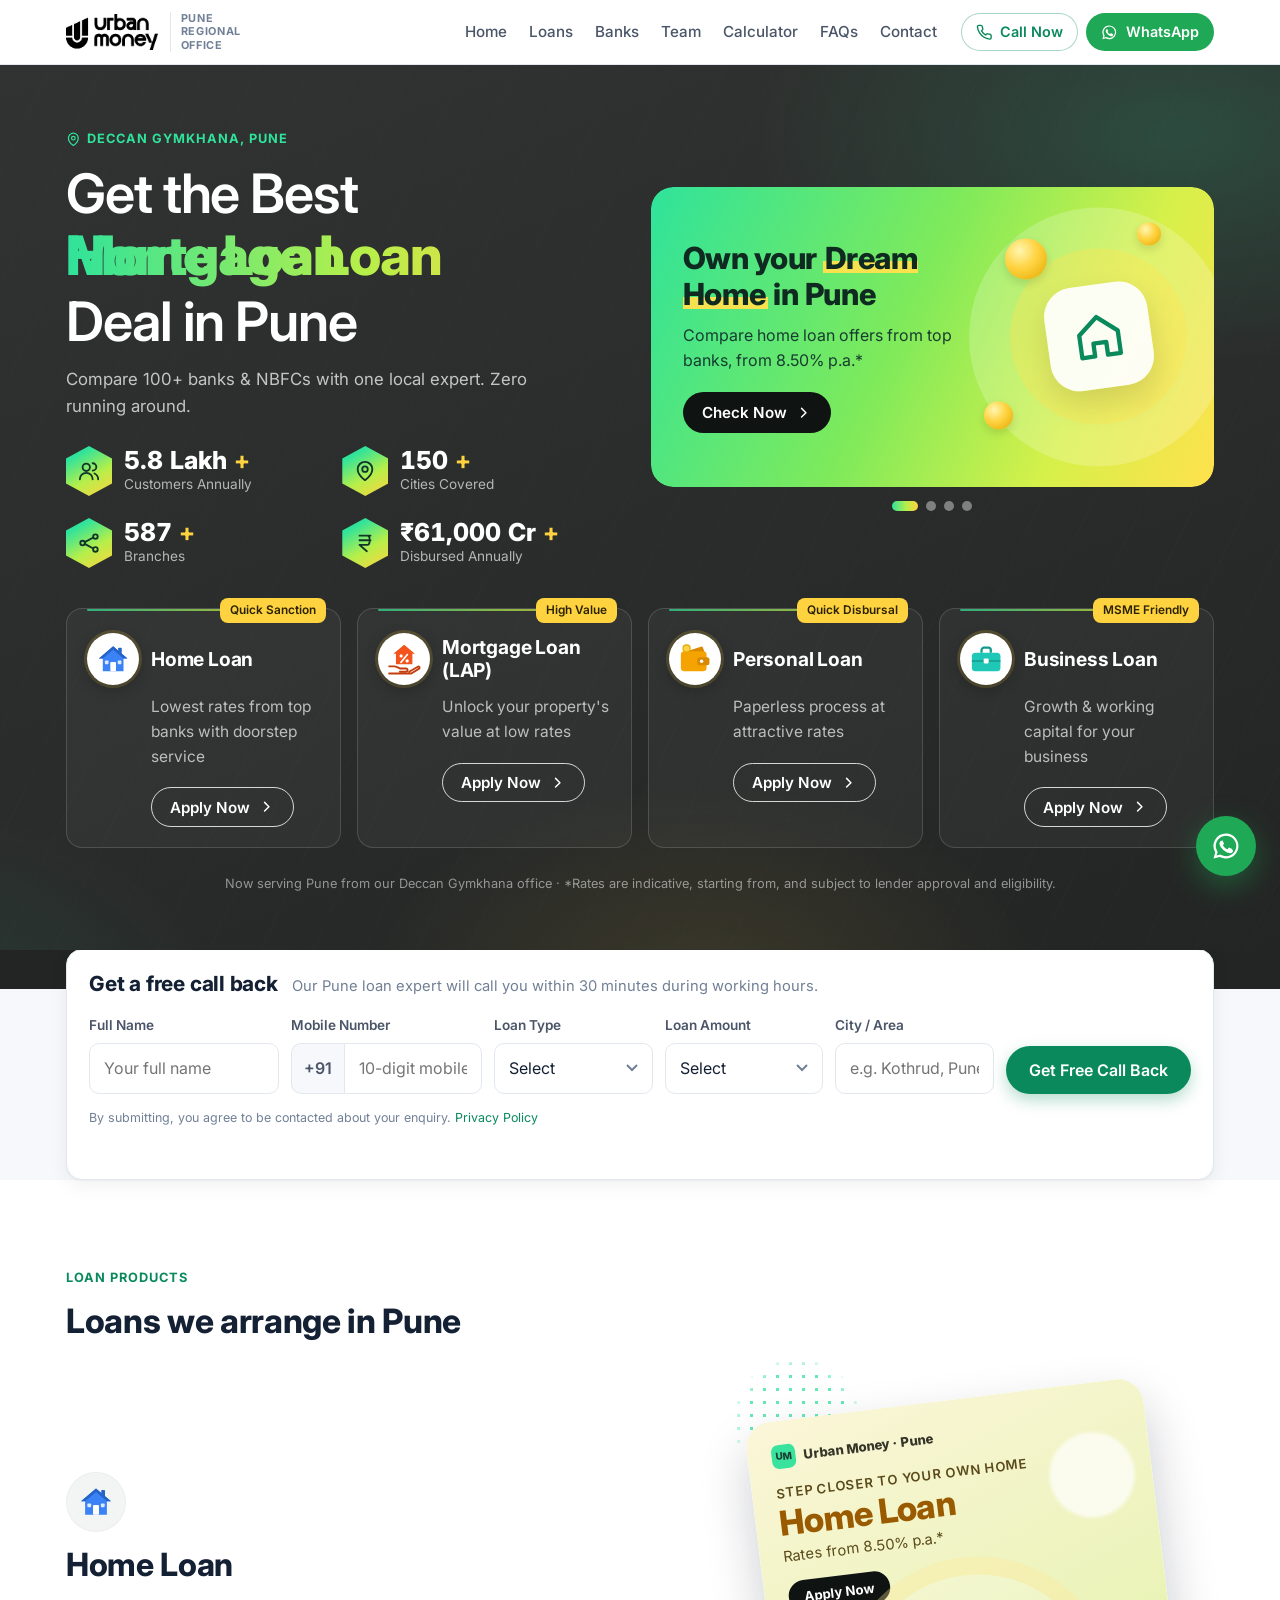
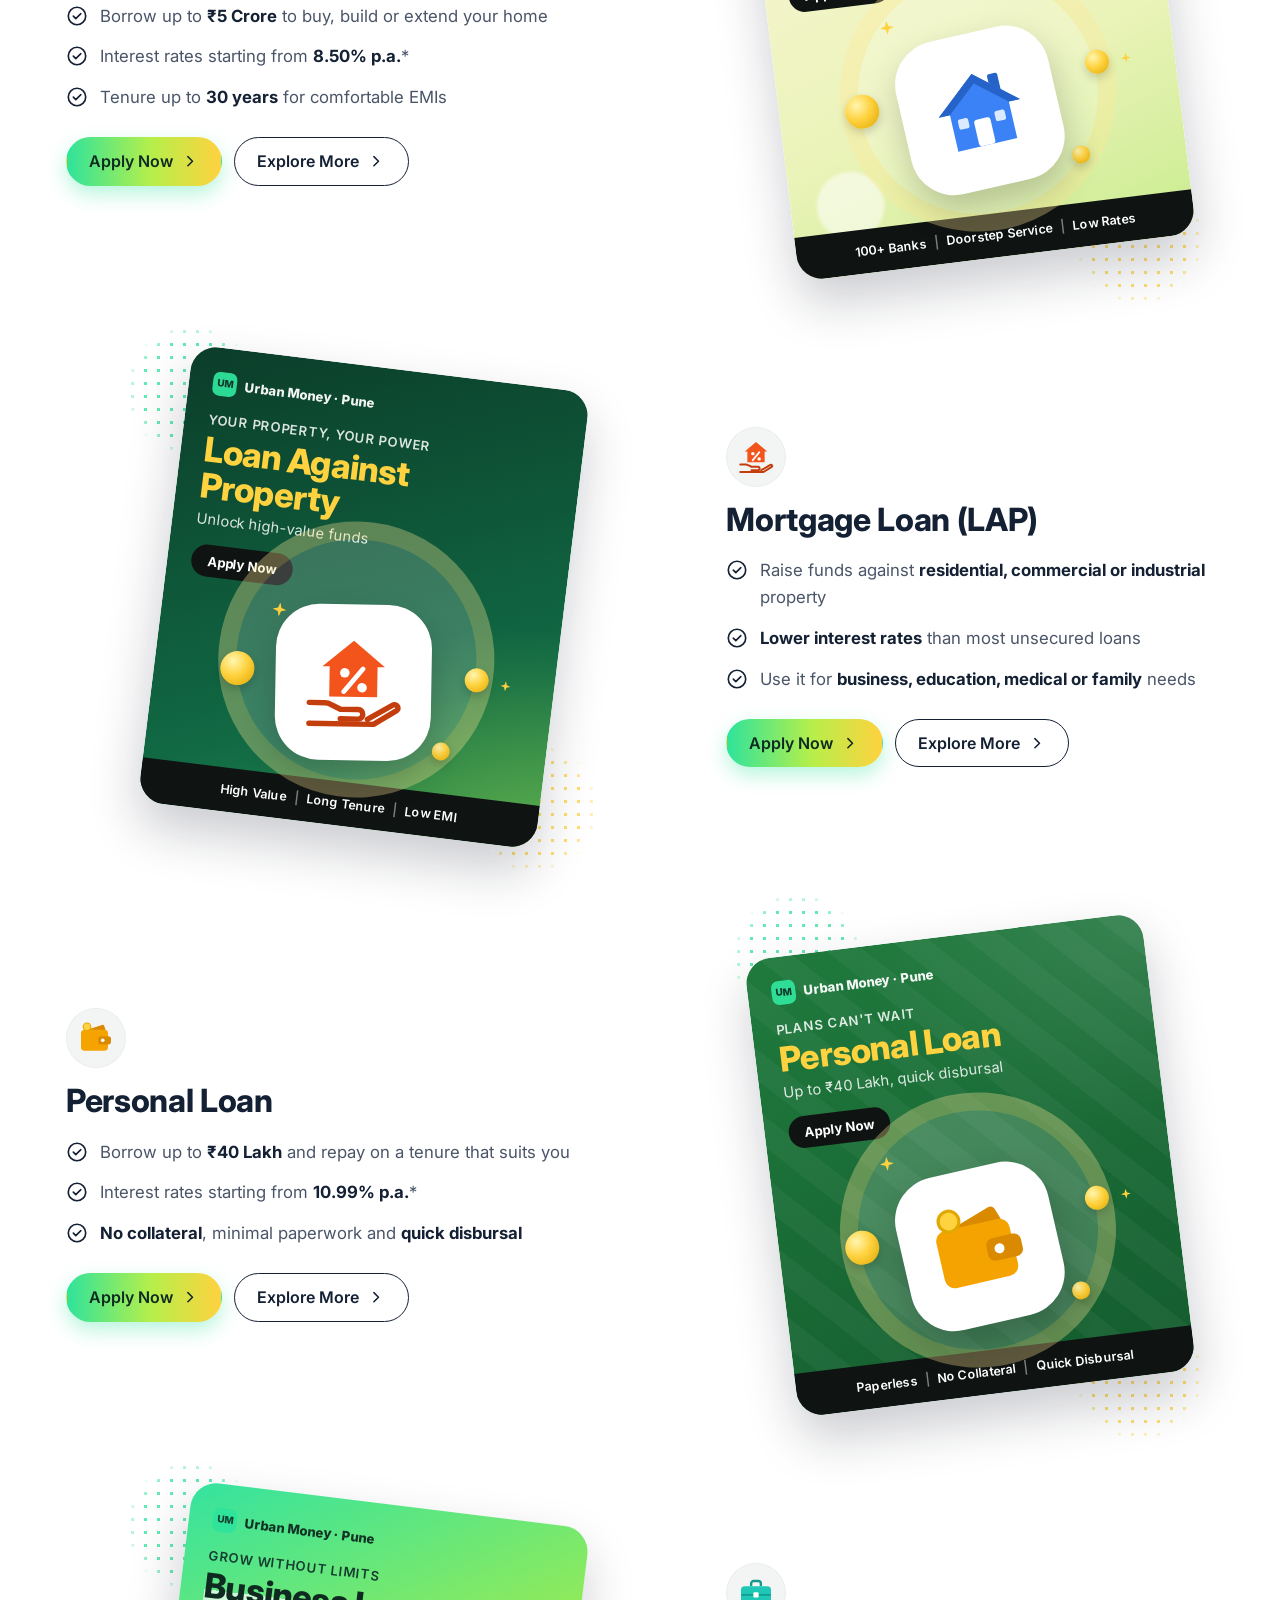
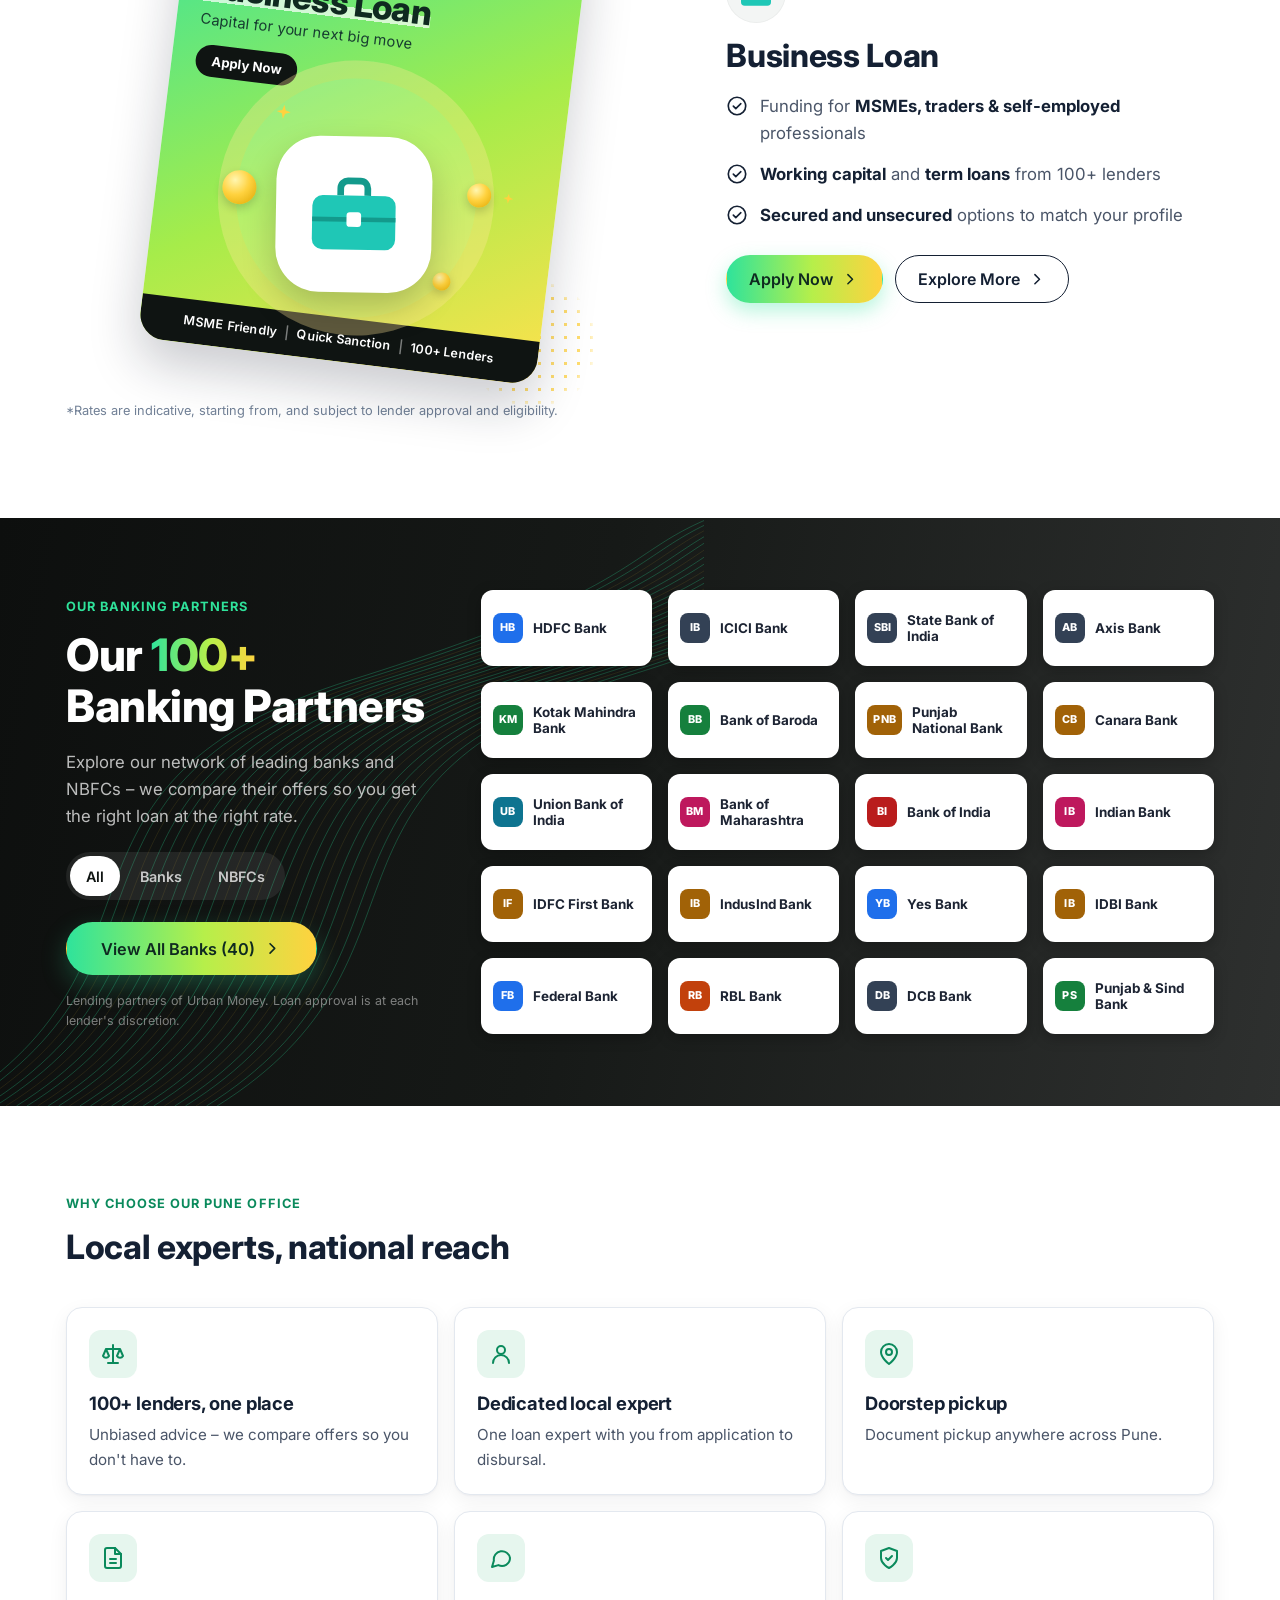
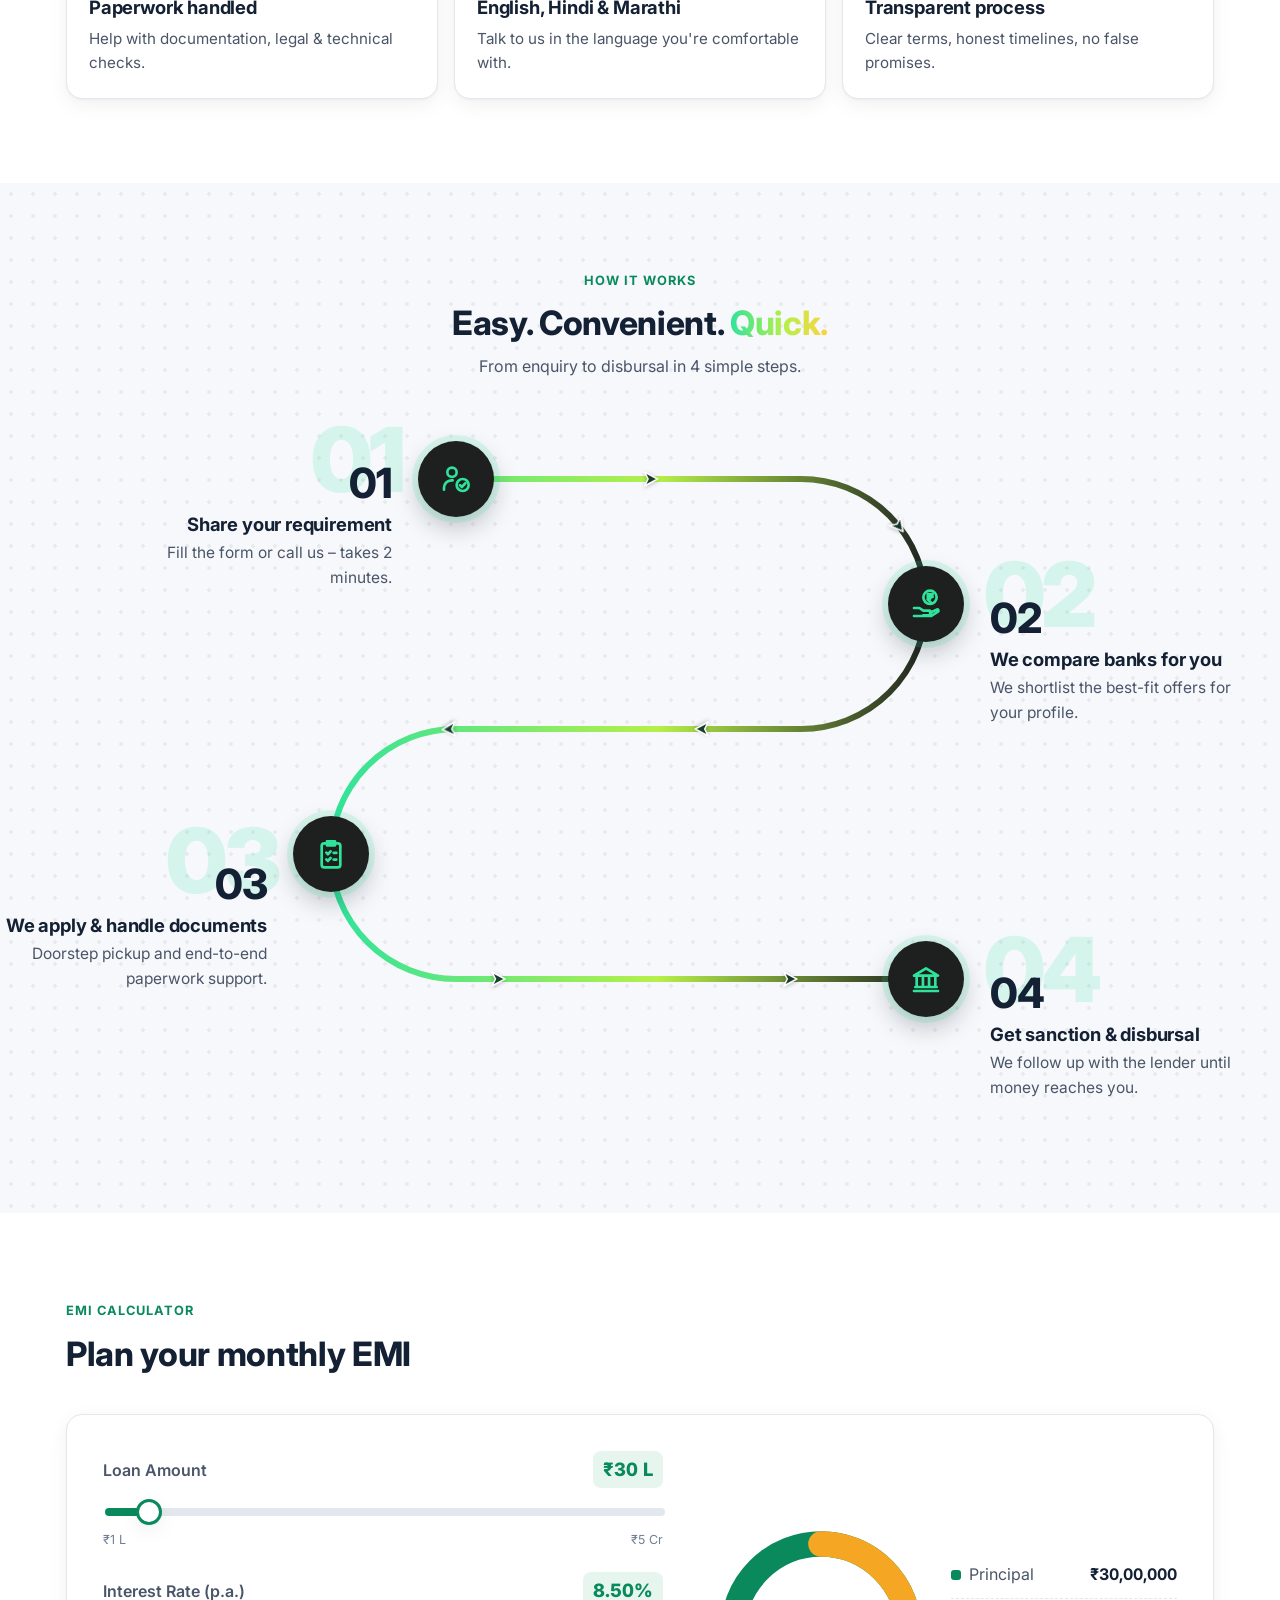
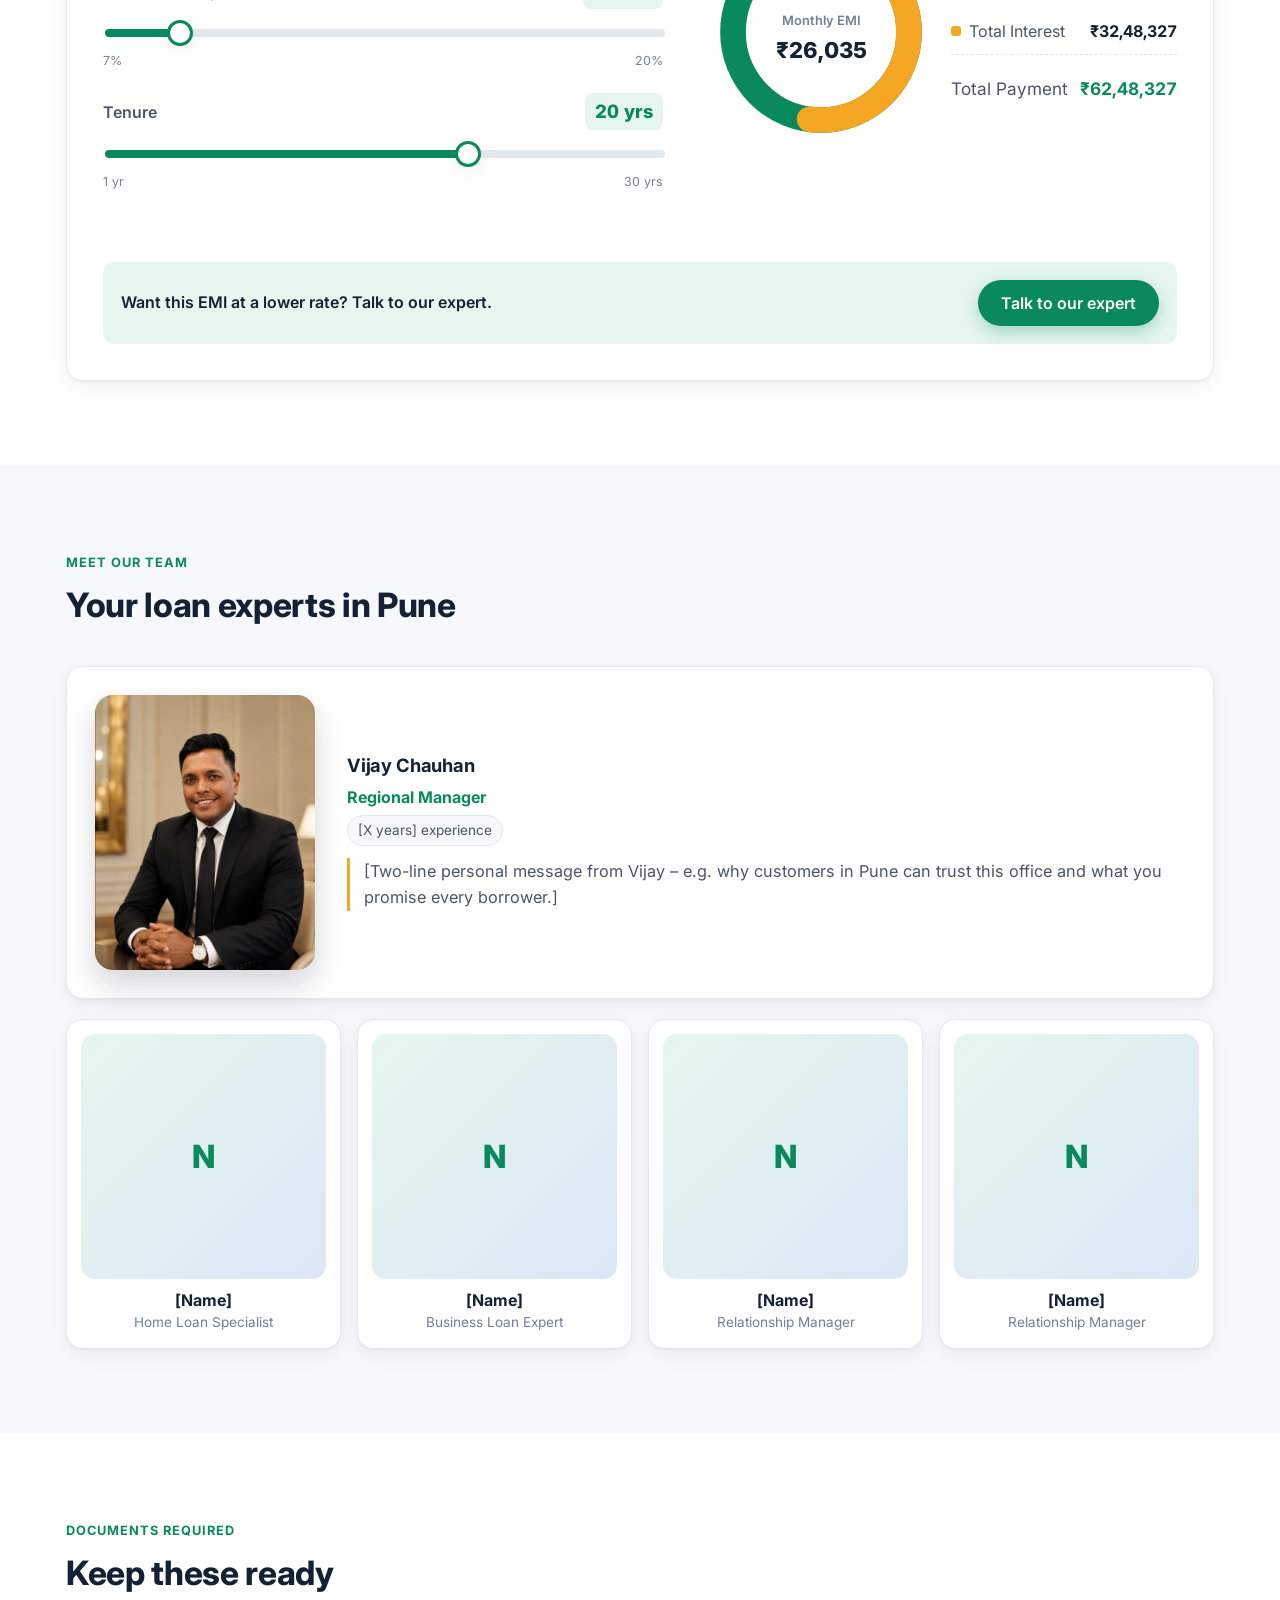
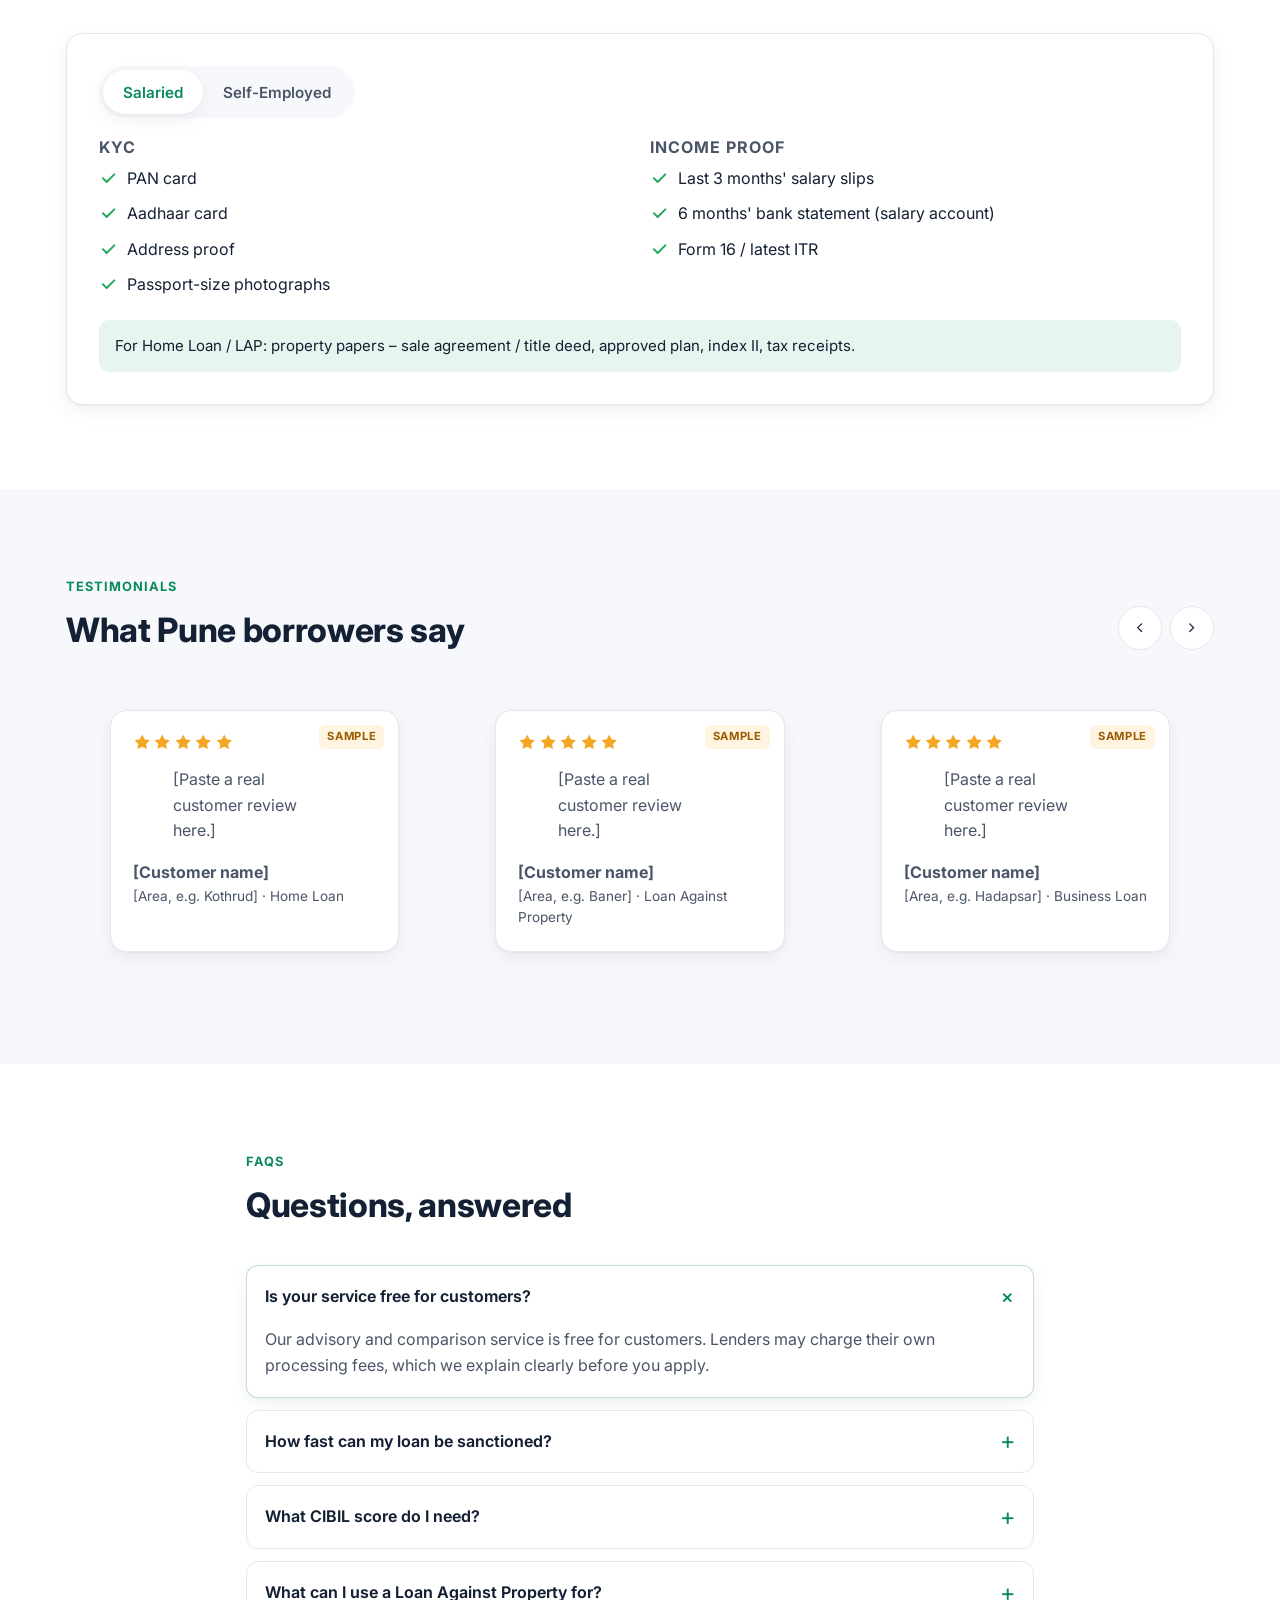
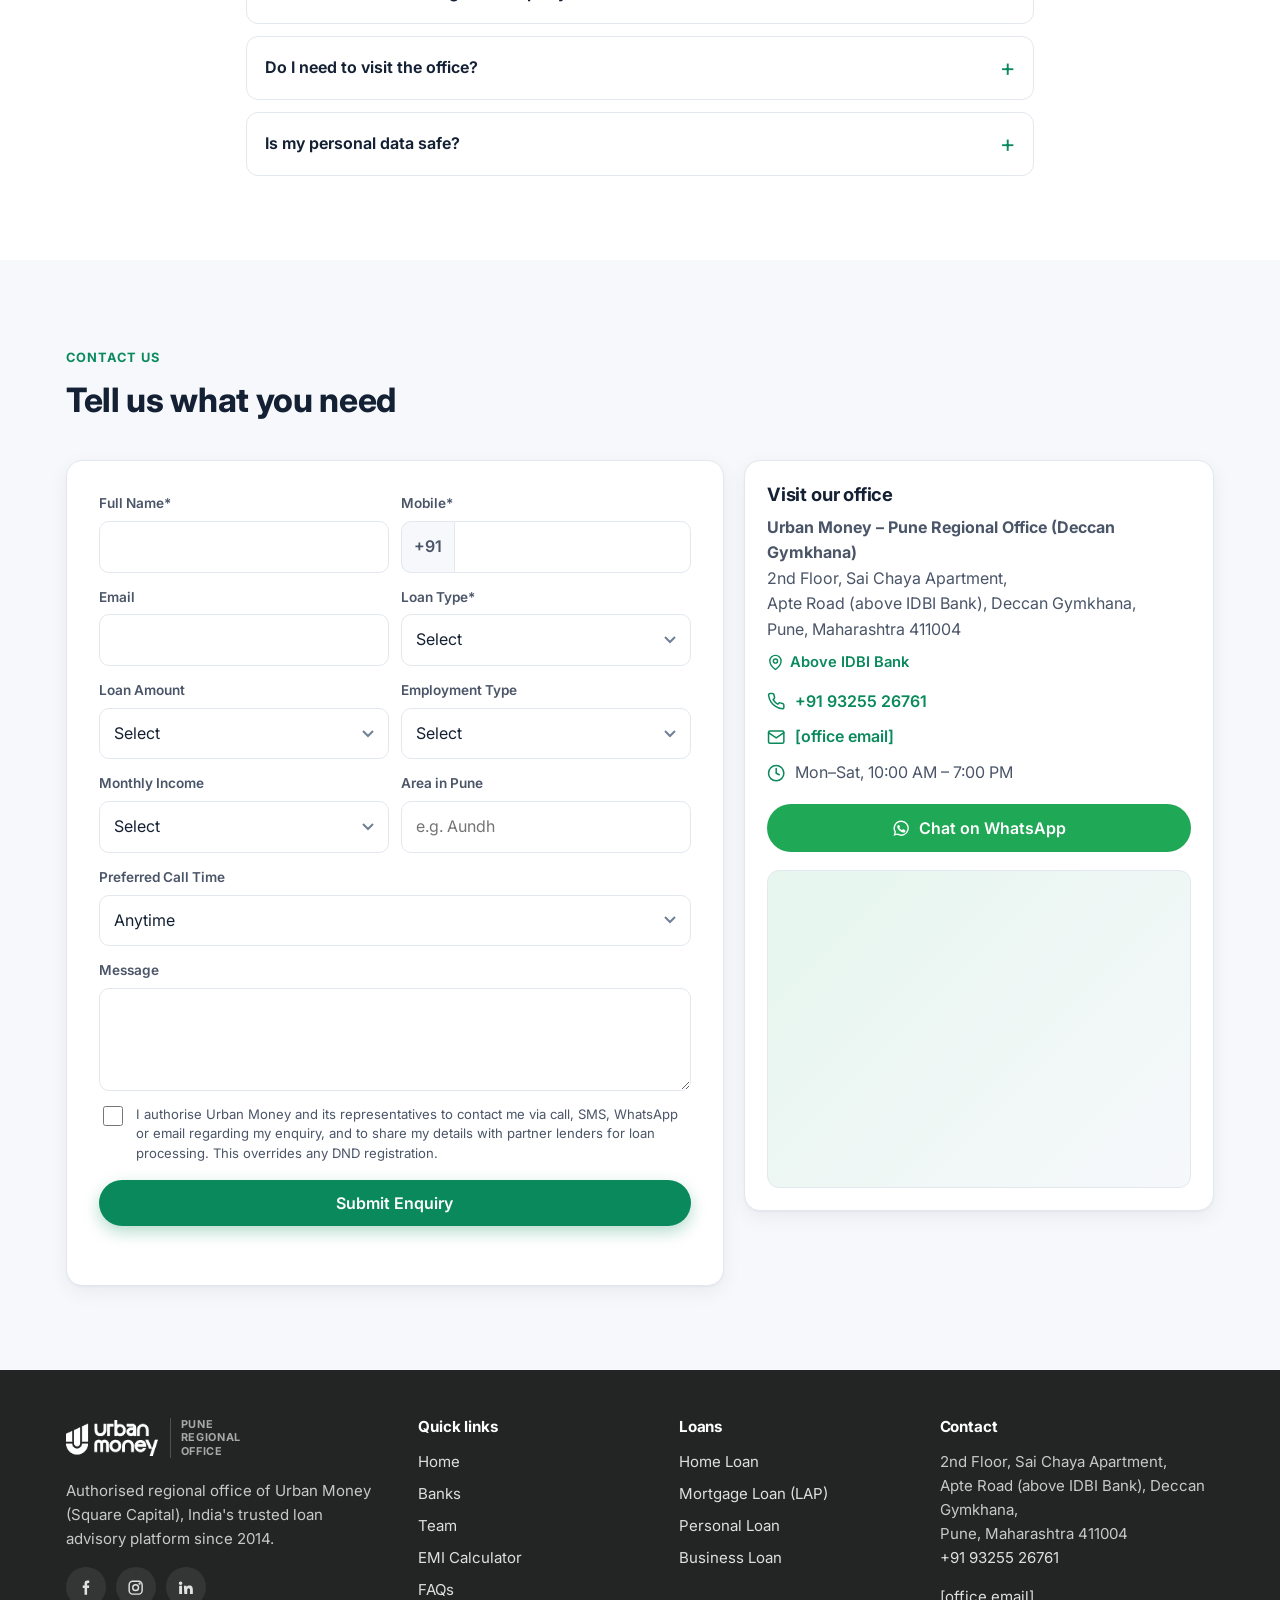
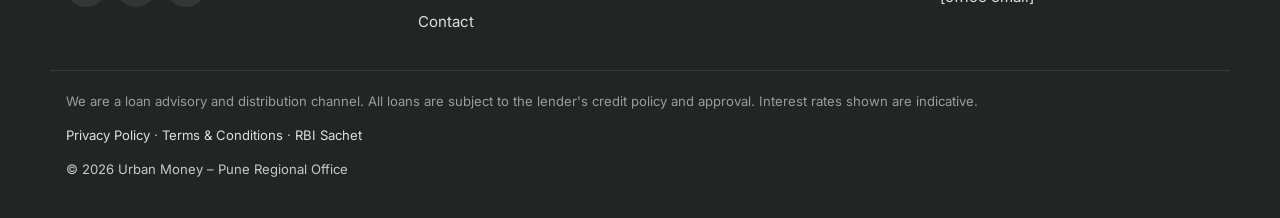
==== commit b36f5cab: "Refresh branding and loan process section Co-authored-by: Copilot <223556219+Copilot@users.noreply.g" ====
--- a/index.html
+++ b/index.html
@@ -172,13 +172,17 @@
     </section>
 
     <!-- ================= 6. HOW IT WORKS ================= -->
-    <section class="section section--tint">
-      <div class="container">
-        <div class="section__head">
+    <section class="section section--tint journey-sec">
+      <div class="container">
+        <div class="section__head section__head--center">
           <p class="eyebrow">How it works</p>
-          <h2>From enquiry to disbursal in 4 steps</h2>
-        </div>
-        <ol class="steps" id="steps"></ol>
+          <h2>Easy. Convenient. <span class="grad-text">Quick.</span></h2>
+          <p class="section__sub">From enquiry to disbursal in 4 simple steps.</p>
+        </div>
+        <div class="journey" id="journey">
+          <svg class="journey__svg" id="journey-svg" aria-hidden="true"></svg>
+          <ol class="journey__steps" id="steps"></ol>
+        </div>
       </div>
     </section>
 
@@ -430,6 +434,11 @@
       <symbol id="ic-loan-against-property" viewBox="0 0 48 48"><path d="M24 4 9 16.5h3.5V31h23V16.5H39z" fill="#f2541b"/><circle cx="19.8" cy="19.5" r="2.3" fill="#fff"/><circle cx="28.2" cy="26.5" r="2.3" fill="#fff"/><path d="m28.5 17.5-9 11" stroke="#fff" stroke-width="2.3" stroke-linecap="round"/><path d="M3 34h7.5c1 0 2 .3 2.9.8L18 37h8.5a2.3 2.3 0 0 1 0 4.6H18" fill="none" stroke="#c43d0c" stroke-width="2.6" stroke-linecap="round" stroke-linejoin="round"/><path d="M3 44h31l11-6.8c1.6-1-.1-3.6-1.9-2.6L31 41.6" fill="none" stroke="#c43d0c" stroke-width="2.6" stroke-linecap="round" stroke-linejoin="round"/></symbol>
       <symbol id="ic-personal-loan" viewBox="0 0 48 48"><path d="M9 14 32 6.5a2.4 2.4 0 0 1 3 1.6L37 14z" fill="#d98a00"/><rect x="4" y="13" width="36" height="28" rx="5" fill="#f5a300"/><rect x="27" y="21.5" width="17" height="11" rx="3.5" fill="#d98a00"/><circle cx="33" cy="27" r="2.4" fill="#fff"/><circle cx="12" cy="9" r="5" fill="#ffd23f" stroke="#e0a800" stroke-width="1.5"/></symbol>
       <symbol id="ic-business-loan" viewBox="0 0 48 48"><path d="M17.5 15v-3.5A3.5 3.5 0 0 1 21 8h6a3.5 3.5 0 0 1 3.5 3.5V15" fill="none" stroke="#139a8c" stroke-width="3.2"/><rect x="4" y="15" width="40" height="26" rx="5" fill="#1fc7b6"/><path d="M4 26.5h40" stroke="#139a8c" stroke-width="2.2"/><rect x="20.5" y="23" width="7" height="7" rx="1.6" fill="#fff"/></symbol>
+      <!-- How-it-works step icons -->
+      <symbol id="i-step-share" viewBox="0 0 24 24"><g fill="none" stroke="currentColor" stroke-width="2" stroke-linecap="round" stroke-linejoin="round"><circle cx="9" cy="7" r="3.5"/><path d="M3 20v-1.5A5.5 5.5 0 0 1 8.5 13h1"/><circle cx="17" cy="16.5" r="4.5"/><path d="m15 16.6 1.4 1.4 2.6-2.8"/></g></symbol>
+      <symbol id="i-step-compare" viewBox="0 0 24 24"><g fill="none" stroke="currentColor" stroke-width="2" stroke-linecap="round" stroke-linejoin="round"><path d="M3 15h4l3 2h4.5a1.8 1.8 0 0 1 0 3.5H10"/><path d="M3 21h13l5-3.2c.9-.6.1-2.1-1-1.6L15 18.6"/><circle cx="15" cy="7" r="5"/><path d="M13.2 4.8h3.8M13.2 6.6h3.8M14 4.8c2 0 2 3.6 0 3.6h-.8l2.6 2.6"/></g></symbol>
+      <symbol id="i-step-docs" viewBox="0 0 24 24"><g fill="none" stroke="currentColor" stroke-width="2" stroke-linecap="round" stroke-linejoin="round"><rect x="5" y="4" width="14" height="18" rx="2"/><path d="M9 2.5h6v3H9zM8.5 11l1.2 1.2 2-2.2M14 11.2h2M8.5 16l1.2 1.2 2-2.2M14 16.2h2"/></g></symbol>
+      <symbol id="i-step-bank" viewBox="0 0 24 24"><g fill="none" stroke="currentColor" stroke-width="2" stroke-linecap="round" stroke-linejoin="round"><path d="M3 9.5 12 4l9 5.5zM5 10v8M9.7 10v8M14.3 10v8M19 10v8M3 21h18M4 18h16"/></g></symbol>
     </defs>
   </svg>
 
--- a/css/styles.css
+++ b/css/styles.css
@@ -534,3 +534,64 @@
 .featured .avatar { aspect-ratio: 4 / 5; max-width: 220px; border-radius: 18px; box-shadow: 0 14px 30px rgba(16,24,40,.18); }
 .featured .avatar img { object-position: center 18%; }
 @media (min-width: 700px) { .featured { grid-template-columns: 220px 1fr; } }
+
+/* =====================================================================
+   How it works — winding journey line
+   ===================================================================== */
+.journey-sec { background-color: var(--tint);
+  background-image: radial-gradient(circle, rgba(16,24,40,.06) 1.6px, transparent 1.8px); background-size: 22px 22px; }
+.section__head--center { text-align: center; margin-left: auto; margin-right: auto; }
+.section__sub { color: var(--ink-2); margin: 10px 0 0; }
+.journey { position: relative; }
+.journey__svg { display: none; }
+.journey__steps { list-style: none; margin: 0; padding: 0; position: relative; display: grid; gap: 0; }
+/* mobile: vertical timeline */
+.jstep { position: relative; display: flex; gap: 18px; padding-bottom: 34px; }
+.jstep::after { content: ""; position: absolute; left: 31px; top: 66px; bottom: 4px; width: 3px; border-radius: 3px; background: linear-gradient(180deg, var(--neon), var(--lime), #1f2321); }
+.jstep:last-child::after { display: none; }
+.jstep__node { flex: none; width: 64px; height: 64px; border-radius: 50%; background: #1d201f; color: var(--neon); display: grid; place-items: center;
+  box-shadow: 0 0 0 6px rgba(47,227,155,.15), 0 10px 24px rgba(16,24,40,.25); position: relative; z-index: 2; }
+.jstep__node .i { width: 28px; height: 28px; }
+.jstep__body { position: relative; padding-top: 4px; }
+.jstep__ghost { position: absolute; top: -18px; left: -6px; font-size: 4.2rem; font-weight: 900; line-height: 1; color: var(--neon); opacity: .16; pointer-events: none; letter-spacing: -.04em; }
+.jstep__num { position: relative; display: block; font-size: 2rem; font-weight: 800; line-height: 1; color: var(--ink); margin-bottom: 8px; letter-spacing: -.02em; }
+.jstep h3 { position: relative; font-size: 1.15rem; margin-bottom: 6px; }
+.jstep p { position: relative; color: var(--ink-2); margin: 0; font-size: .97rem; max-width: 320px; }
+
+@media (min-width: 860px) {
+  .journey__svg { display: block; position: absolute; left: 0; top: 0; width: 100%; overflow: visible; }
+  .journey__track { fill: none; stroke: rgba(16,24,40,.07); stroke-width: 6; stroke-linecap: round; }
+  .journey__line { fill: none; stroke-width: 6; stroke-linecap: round; transition: stroke-dashoffset 2.2s cubic-bezier(.45,.05,.25,1); }
+  .journey__arrow { fill: #12352a; stroke: #fff; stroke-width: 1.6; stroke-linejoin: round; opacity: 0; transition: opacity .4s 1.8s; filter: drop-shadow(0 1px 2px rgba(0,0,0,.25)); }
+  .journey.is-drawn .journey__arrow { opacity: .95; }
+  .journey__steps { position: static; display: block; }
+  .jstep { position: absolute; display: block; padding: 0; width: 0; height: 0; }
+  .jstep::after { display: none; }
+  .jstep__node { position: absolute; left: -38px; top: -38px; width: 76px; height: 76px; transform: scale(.6); opacity: 0; transition: transform .5s cubic-bezier(.3,1.5,.5,1), opacity .4s; }
+  .jstep__node .i { width: 32px; height: 32px; }
+  .journey.is-drawn .jstep__node { transform: none; opacity: 1; }
+  .journey.is-drawn .jstep--1 .jstep__node { transition-delay: .1s; }
+  .journey.is-drawn .jstep--2 .jstep__node { transition-delay: .7s; }
+  .journey.is-drawn .jstep--3 .jstep__node { transition-delay: 1.3s; }
+  .journey.is-drawn .jstep--4 .jstep__node { transition-delay: 1.9s; }
+  .jstep__body { position: absolute; width: 270px; top: 6px; }
+  .jstep__ghost { font-size: 5.6rem; top: -44px; }
+  .jstep__num { font-size: 2.6rem; }
+  /* odd steps: text to the left of the circle (right-aligned); even: to the right */
+  .jstep--1 .jstep__body, .jstep--3 .jstep__body { right: 64px; text-align: right; }
+  .jstep--1 .jstep__ghost, .jstep--3 .jstep__ghost { left: auto; right: -10px; }
+  .jstep--1 p, .jstep--3 p { margin-left: auto; }
+  .jstep--2 .jstep__body, .jstep--4 .jstep__body { left: 64px; }
+  .jstep--1 .jstep__body { top: -20px; }
+  .jstep--2 .jstep__body, .jstep--4 .jstep__body { top: -10px; }
+}
+@media (prefers-reduced-motion: reduce) {
+  .journey__line { transition: none; } .jstep__node { transition: none !important; }
+}
+
+/* Official logo (supplied file) */
+.brand__logo { height: 40px; width: auto; display: block; }
+.brand__tag { padding-left: 10px; margin-left: 2px; border-left: 1.5px solid var(--line); font-size: .68rem; font-weight: 700; letter-spacing: .06em; text-transform: uppercase; color: var(--ink-3); line-height: 1.25; max-width: 92px; }
+.brand--light .brand__logo { filter: brightness(0) invert(1); }
+.brand--light .brand__tag { color: rgba(255,255,255,.6); border-left-color: rgba(255,255,255,.2); }
+@media (max-width: 380px) { .brand__tag { display: none; } }
